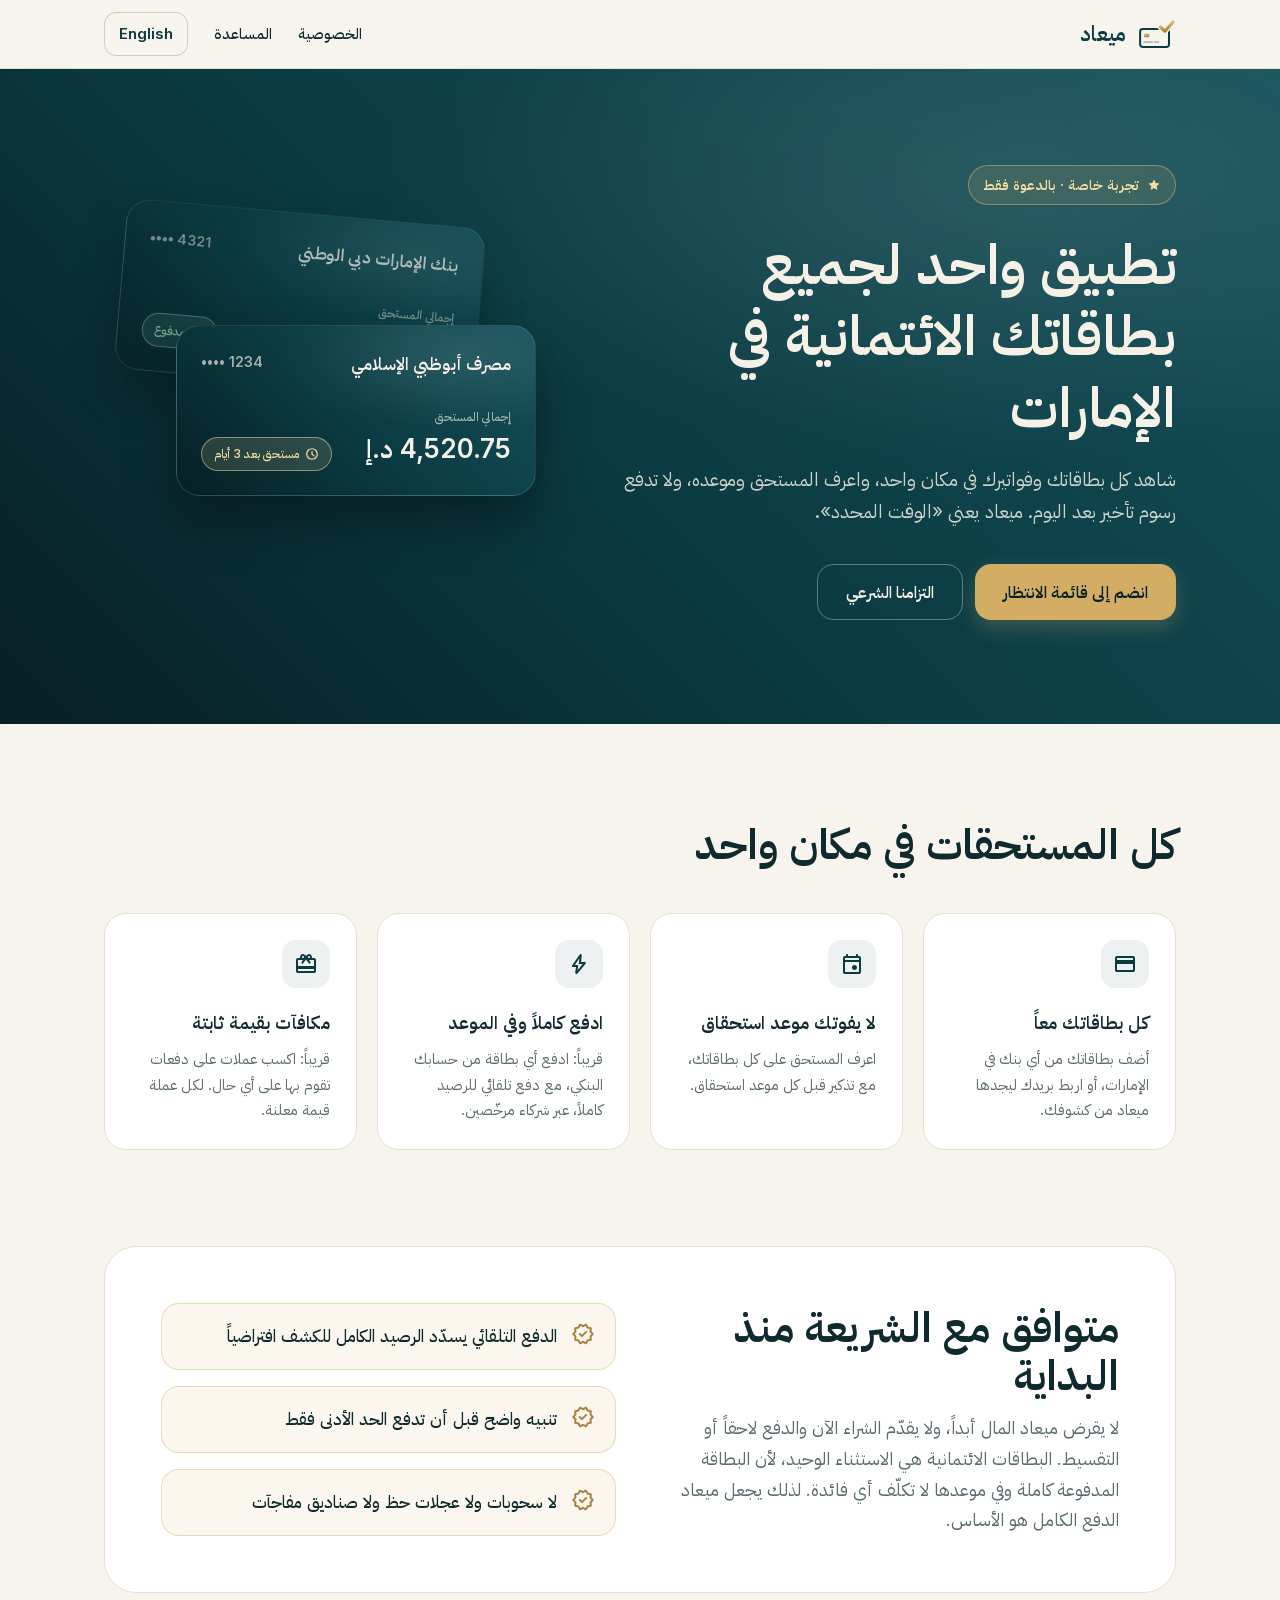
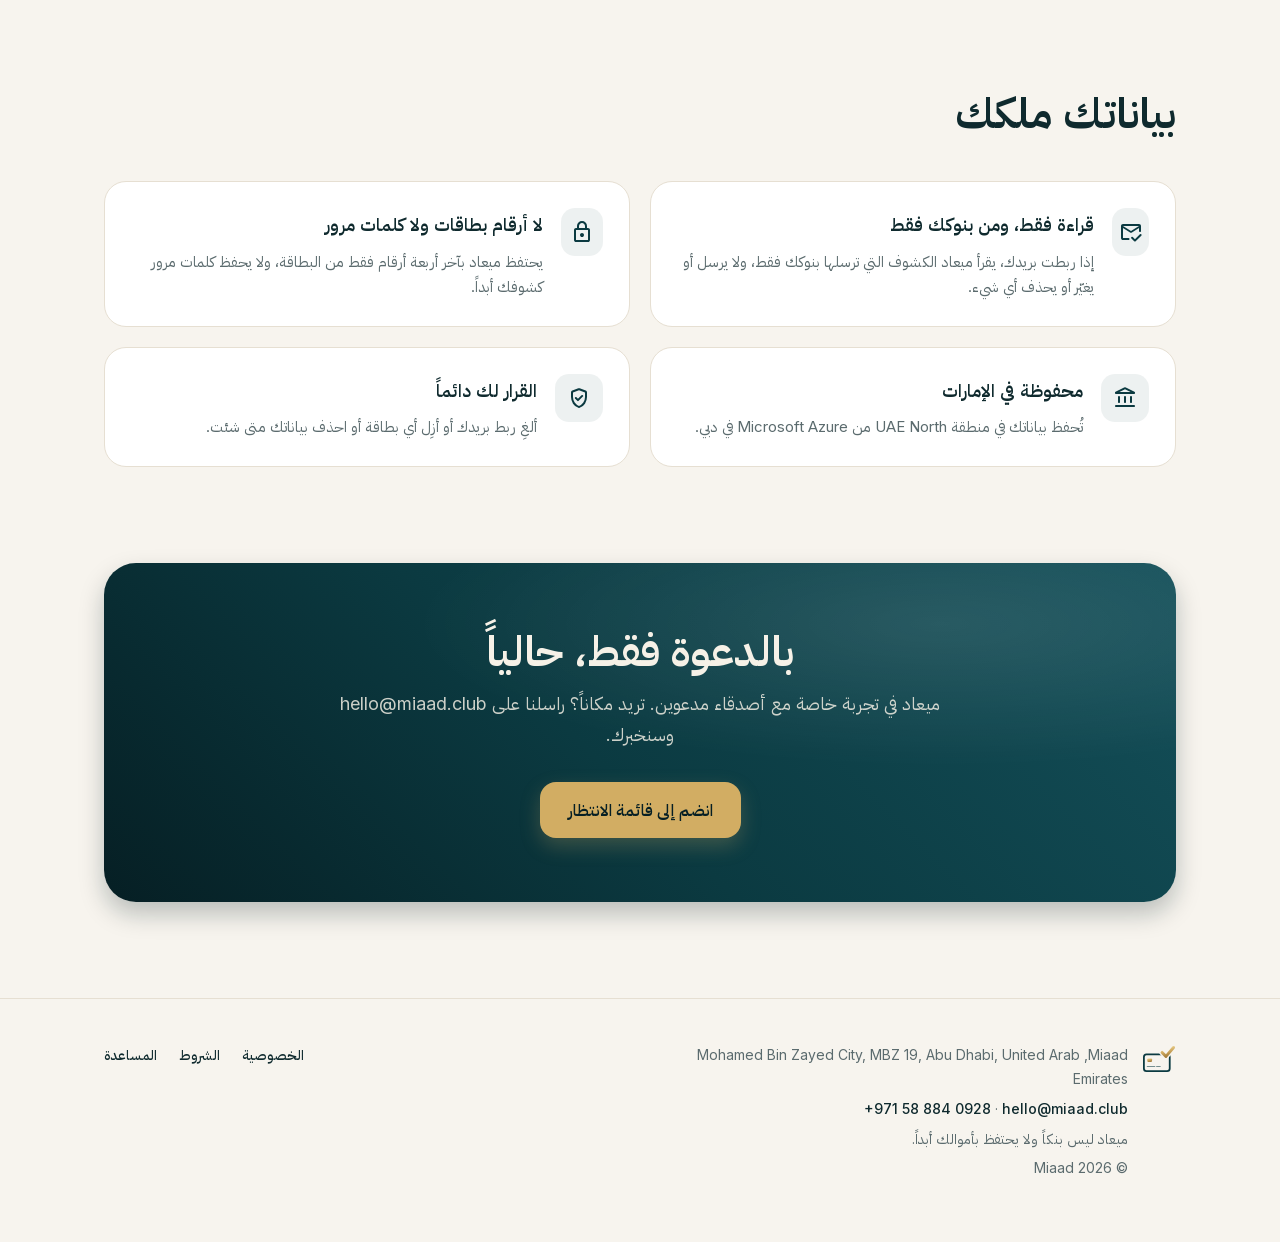
==== ar/index.html @ fc9cc671 "Publish www.miaad.club from javed-code/miaad@ae507bf" ====
<!doctype html>
<html lang="ar" dir="rtl">
<head>
<meta charset="utf-8">
<meta name="viewport" content="width=device-width, initial-scale=1">
<title>ميعاد · تطبيق واحد لجميع بطاقاتك الائتمانية في الإمارات</title>
<meta name="description" content="يعرض ميعاد جميع بطاقاتك الائتمانية وفواتيرك في الإمارات في مكان واحد، حتى لا يفوتك موعد استحقاق. متوافق مع الشريعة. بالدعوة فقط.">
<meta name="theme-color" content="#0b3a41">
<link rel="canonical" href="https://www.miaad.club/ar/">
<link rel="alternate" hreflang="en" href="https://www.miaad.club/">
<link rel="alternate" hreflang="ar" href="https://www.miaad.club/ar/">
<link rel="icon" type="image/png" href="/assets/img/favicon.png">
<link rel="apple-touch-icon" href="/assets/img/apple-touch-icon.png">
<link rel="preload" href="/assets/fonts/plex-arabic-400.woff2" as="font" type="font/woff2" crossorigin>
<link rel="stylesheet" href="/assets/site.css">
<meta property="og:title" content="ميعاد · تطبيق واحد لجميع بطاقاتك الائتمانية في الإمارات">
<meta property="og:description" content="يعرض ميعاد جميع بطاقاتك الائتمانية وفواتيرك في الإمارات في مكان واحد، حتى لا يفوتك موعد استحقاق. متوافق مع الشريعة. بالدعوة فقط.">
<meta property="og:image" content="https://www.miaad.club/assets/img/apple-touch-icon.png">
</head>
<body>
<header class="site-header"><div class="wrap bar">
<a class="logo" href="/ar/"><img src="/assets/img/mark-on-light.svg" alt="" width="38" height="31">ميعاد</a>
<nav class="site-nav" aria-label="الصفحات">
<a href="/ar/privacy.html">الخصوصية</a>
<a href="/ar/support.html">المساعدة</a>
<a class="lang" href="/" lang="en" hreflang="en">English</a>
</nav>
</div></header>
<main>
<section class="hero"><div class="wrap grid">
<div>
<span class="eyebrow"><svg width="14" height="14" fill="currentColor" viewBox="0 -960 960 960" aria-hidden="true"><path d="M480-269 314-169q-11 7-23 6t-21-8q-9-7-14-17.5t-2-23.5l44-189-147-127q-10-9-12.5-20.5T140-571q4-11 12-18t22-9l194-17 75-178q5-12 15.5-18t21.5-6q11 0 21.5 6t15.5 18l75 178 194 17q14 2 22 9t12 18q4 11 1.5 22.5T809-528L662-401l44 189q3 13-2 23.5T690-171q-9 7-21 8t-23-6L480-269Z"/></svg> تجربة خاصة · بالدعوة فقط</span>
<h1>تطبيق واحد لجميع بطاقاتك الائتمانية في الإمارات</h1>
<p class="lead">شاهد كل بطاقاتك وفواتيرك في مكان واحد، واعرف المستحق وموعده، ولا تدفع رسوم تأخير بعد اليوم. ميعاد يعني «الوقت المحدد».</p>
<div class="actions"><a class="btn gold" href="mailto:hello@miaad.club?subject=%D9%82%D8%A7%D8%A6%D9%85%D8%A9%20%D8%A7%D9%86%D8%AA%D8%B8%D8%A7%D8%B1%20%D9%85%D9%8A%D8%B9%D8%A7%D8%AF">انضم إلى قائمة الانتظار</a><a class="btn ghost" href="#halal">التزامنا الشرعي</a></div>
</div>
<div class="cards" aria-hidden="true">
<div class="cardface back"><div class="top"><span>بنك الإمارات دبي الوطني</span><span class="digits">•••• 4321</span></div>
<div class="bill"><div><div class="label">إجمالي المستحق</div><div class="amount">1,000.00 د.إ</div></div><span class="pill paid"><svg viewBox="0 -960 960 960" aria-hidden="true"><path d="m424-408-86-86q-11-11-28-11t-28 11q-11 11-11 28t11 28l114 114q12 12 28 12t28-12l226-226q11-11 11-28t-11-28q-11-11-28-11t-28 11L424-408Zm56 328q-83 0-156-31.5T197-197q-54-54-85.5-127T80-480q0-83 31.5-156T197-763q54-54 127-85.5T480-880q83 0 156 31.5T763-763q54 54 85.5 127T880-480q0 83-31.5 156T763-197q-54 54-127 85.5T480-80Zm0-80q134 0 227-93t93-227q0-134-93-227t-227-93q-134 0-227 93t-93 227q0 134 93 227t227 93Zm0-320Z"/></svg>مدفوع</span></div></div>
<div class="cardface front"><div class="top"><span>مصرف أبوظبي الإسلامي</span><span class="digits">•••• 1234</span></div>
<div class="bill"><div><div class="label">إجمالي المستحق</div><div class="amount">4,520.75 د.إ</div></div><span class="pill soon"><svg viewBox="0 -960 960 960" aria-hidden="true"><path d="M520-496v-144q0-17-11.5-28.5T480-680q-17 0-28.5 11.5T440-640v159q0 8 3 15.5t9 13.5l132 132q11 11 28 11t28-11q11-11 11-28t-11-28L520-496ZM480-80q-83 0-156-31.5T197-197q-54-54-85.5-127T80-480q0-83 31.5-156T197-763q54-54 127-85.5T480-880q83 0 156 31.5T763-763q54 54 85.5 127T880-480q0 83-31.5 156T763-197q-54 54-127 85.5T480-80Zm0-400Zm0 320q133 0 226.5-93.5T800-480q0-133-93.5-226.5T480-800q-133 0-226.5 93.5T160-480q0 133 93.5 226.5T480-160Z"/></svg>مستحق بعد 3 أيام</span></div></div>
</div>
</div></section>

<section class="section"><div class="wrap">
<h2>كل المستحقات في مكان واحد</h2>
<div class="grid-4"><div class="tile-card"><div class="icon-tile"><svg viewBox="0 -960 960 960" aria-hidden="true"><path d="M880-720v480q0 33-23.5 56.5T800-160H160q-33 0-56.5-23.5T80-240v-480q0-33 23.5-56.5T160-800h640q33 0 56.5 23.5T880-720Zm-720 80h640v-80H160v80Zm0 160v240h640v-240H160Zm0 240v-480 480Z"/></svg></div><h3>كل بطاقاتك معاً</h3><p>أضف بطاقاتك من أي بنك في الإمارات، أو اربط بريدك ليجدها ميعاد من كشوفك.</p></div><div class="tile-card"><div class="icon-tile"><svg viewBox="0 -960 960 960" aria-hidden="true"><path d="M509-269q-29-29-29-71t29-71q29-29 71-29t71 29q29 29 29 71t-29 71q-29 29-71 29t-71-29ZM200-80q-33 0-56.5-23.5T120-160v-560q0-33 23.5-56.5T200-800h40v-40q0-17 11.5-28.5T280-880q17 0 28.5 11.5T320-840v40h320v-40q0-17 11.5-28.5T680-880q17 0 28.5 11.5T720-840v40h40q33 0 56.5 23.5T840-720v560q0 33-23.5 56.5T760-80H200Zm0-80h560v-400H200v400Zm0-480h560v-80H200v80Zm0 0v-80 80Z"/></svg></div><h3>لا يفوتك موعد استحقاق</h3><p>اعرف المستحق على كل بطاقاتك، مع تذكير قبل كل موعد استحقاق.</p></div><div class="tile-card"><div class="icon-tile"><svg viewBox="0 -960 960 960" aria-hidden="true"><path d="m422-232 207-248H469l29-227-185 267h139l-30 208Zm-62-128H236q-24 0-35.5-21.5T203-423l299-430q10-14 26-19.5t33 .5q17 6 25 21t6 32l-32 259h155q26 0 36.5 23t-6.5 43L416-100q-11 13-27 17t-31-3q-15-7-23.5-21.5T328-139l32-221Zm111-110Z"/></svg></div><h3>ادفع كاملاً وفي الموعد</h3><p>قريباً: ادفع أي بطاقة من حسابك البنكي، مع دفع تلقائي للرصيد كاملاً، عبر شركاء مرخّصين.</p></div><div class="tile-card"><div class="icon-tile"><svg viewBox="0 -960 960 960" aria-hidden="true"><path d="M160-280v80h640v-80H160Zm0-440h88q-5-9-6.5-19t-1.5-21q0-50 35-85t85-35q30 0 55.5 15.5T460-826l20 26 20-26q18-24 44-39t56-15q50 0 85 35t35 85q0 11-1.5 21t-6.5 19h88q33 0 56.5 23.5T880-640v440q0 33-23.5 56.5T800-120H160q-33 0-56.5-23.5T80-200v-440q0-33 23.5-56.5T160-720Zm0 320h640v-240H596l60 82q10 14 8 29.5T648-503q-14 10-29.5 7.5T593-511L480-664 367-511q-10 13-25.5 15.5T312-503q-14-10-16.5-25.5T303-558l59-82H160v240Zm228.5-331.5Q400-743 400-760t-11.5-28.5Q377-800 360-800t-28.5 11.5Q320-777 320-760t11.5 28.5Q343-720 360-720t28.5-11.5ZM600-720q17 0 28.5-11.5T640-760q0-17-11.5-28.5T600-800q-17 0-28.5 11.5T560-760q0 17 11.5 28.5T600-720Z"/></svg></div><h3>مكافآت بقيمة ثابتة</h3><p>قريباً: اكسب عملات على دفعات تقوم بها على أي حال. لكل عملة قيمة معلنة.</p></div></div>
</div></section>

<section class="section" id="halal" style="padding-top:0"><div class="wrap"><div class="halal">
<div><h2>متوافق مع الشريعة منذ البداية</h2><p class="sub">لا يقرض ميعاد المال أبداً، ولا يقدّم الشراء الآن والدفع لاحقاً أو التقسيط. البطاقات الائتمانية هي الاستثناء الوحيد، لأن البطاقة المدفوعة كاملة وفي موعدها لا تكلّف أي فائدة. لذلك يجعل ميعاد الدفع الكامل هو الأساس.</p></div>
<ul><li><svg viewBox="0 -960 960 960" aria-hidden="true"><path d="m438-452-58-57q-11-11-27.5-11T324-508q-11 11-11 28t11 28l86 86q12 12 28 12t28-12l170-170q12-12 11.5-28T636-592q-12-12-28.5-12.5T579-593L438-452ZM326-90l-58-98-110-24q-15-3-24-15.5t-7-27.5l11-113-75-86q-10-11-10-26t10-26l75-86-11-113q-2-15 7-27.5t24-15.5l110-24 58-98q8-13 22-17.5t28 1.5l104 44 104-44q14-6 28-1.5t22 17.5l58 98 110 24q15 3 24 15.5t7 27.5l-11 113 75 86q10 11 10 26t-10 26l-75 86 11 113q2 15-7 27.5T802-212l-110 24-58 98q-8 13-22 17.5T584-74l-104-44-104 44q-14 6-28 1.5T326-90Zm52-72 102-44 104 44 56-96 110-26-10-112 74-84-74-86 10-112-110-24-58-96-102 44-104-44-56 96-110 24 10 112-74 86 74 84-10 114 110 24 58 96Zm102-318Z"/></svg><span>الدفع التلقائي يسدّد الرصيد الكامل للكشف افتراضياً</span></li><li><svg viewBox="0 -960 960 960" aria-hidden="true"><path d="m438-452-58-57q-11-11-27.5-11T324-508q-11 11-11 28t11 28l86 86q12 12 28 12t28-12l170-170q12-12 11.5-28T636-592q-12-12-28.5-12.5T579-593L438-452ZM326-90l-58-98-110-24q-15-3-24-15.5t-7-27.5l11-113-75-86q-10-11-10-26t10-26l75-86-11-113q-2-15 7-27.5t24-15.5l110-24 58-98q8-13 22-17.5t28 1.5l104 44 104-44q14-6 28-1.5t22 17.5l58 98 110 24q15 3 24 15.5t7 27.5l-11 113 75 86q10 11 10 26t-10 26l-75 86 11 113q2 15-7 27.5T802-212l-110 24-58 98q-8 13-22 17.5T584-74l-104-44-104 44q-14 6-28 1.5T326-90Zm52-72 102-44 104 44 56-96 110-26-10-112 74-84-74-86 10-112-110-24-58-96-102 44-104-44-56 96-110 24 10 112-74 86 74 84-10 114 110 24 58 96Zm102-318Z"/></svg><span>تنبيه واضح قبل أن تدفع الحد الأدنى فقط</span></li><li><svg viewBox="0 -960 960 960" aria-hidden="true"><path d="m438-452-58-57q-11-11-27.5-11T324-508q-11 11-11 28t11 28l86 86q12 12 28 12t28-12l170-170q12-12 11.5-28T636-592q-12-12-28.5-12.5T579-593L438-452ZM326-90l-58-98-110-24q-15-3-24-15.5t-7-27.5l11-113-75-86q-10-11-10-26t10-26l75-86-11-113q-2-15 7-27.5t24-15.5l110-24 58-98q8-13 22-17.5t28 1.5l104 44 104-44q14-6 28-1.5t22 17.5l58 98 110 24q15 3 24 15.5t7 27.5l-11 113 75 86q10 11 10 26t-10 26l-75 86 11 113q2 15-7 27.5T802-212l-110 24-58 98q-8 13-22 17.5T584-74l-104-44-104 44q-14 6-28 1.5T326-90Zm52-72 102-44 104 44 56-96 110-26-10-112 74-84-74-86 10-112-110-24-58-96-102 44-104-44-56 96-110 24 10 112-74 86 74 84-10 114 110 24 58 96Zm102-318Z"/></svg><span>لا سحوبات ولا عجلات حظ ولا صناديق مفاجآت</span></li></ul>
</div></div></section>

<section class="section" style="padding-top:0"><div class="wrap">
<h2>بياناتك ملكك</h2>
<div class="grid-2"><div class="tile-card row-card"><div class="icon-tile"><svg viewBox="0 -960 960 960" aria-hidden="true"><path d="m160-720 320 200 320-200H160Zm0 560q-33 0-56.5-23.5T80-240v-480q0-33 23.5-56.5T160-800h640q33 0 56.5 23.5T880-720v200q0 17-11.5 28.5T840-480q-17 0-28.5-11.5T800-520v-120L501-453q-3 2-21 6-5 0-10.5-1.5T459-453L160-640v400h220q17 0 28.5 11.5T420-200q0 17-11.5 28.5T380-160H160Zm320-240Zm0-120Zm0 75Zm158 253 198-198q11-11 28-11t28 11q11 11 11 28t-11 28L666-108q-12 12-28 12t-28-12L496-222q-11-11-11-28t11-28q11-11 28-11t28 11l86 86Z"/></svg></div><div><h3>قراءة فقط، ومن بنوكك فقط</h3><p>إذا ربطت بريدك، يقرأ ميعاد الكشوف التي ترسلها بنوكك فقط، ولا يرسل أو يغيّر أو يحذف أي شيء.</p></div></div><div class="tile-card row-card"><div class="icon-tile"><svg viewBox="0 -960 960 960" aria-hidden="true"><path d="M240-80q-33 0-56.5-23.5T160-160v-400q0-33 23.5-56.5T240-640h40v-80q0-83 58.5-141.5T480-920q83 0 141.5 58.5T680-720v80h40q33 0 56.5 23.5T800-560v400q0 33-23.5 56.5T720-80H240Zm0-80h480v-400H240v400Zm296.5-143.5Q560-327 560-360t-23.5-56.5Q513-440 480-440t-56.5 23.5Q400-393 400-360t23.5 56.5Q447-280 480-280t56.5-23.5ZM360-640h240v-80q0-50-35-85t-85-35q-50 0-85 35t-35 85v80ZM240-160v-400 400Z"/></svg></div><div><h3>لا أرقام بطاقات ولا كلمات مرور</h3><p>يحتفظ ميعاد بآخر أربعة أرقام فقط من البطاقة، ولا يحفظ كلمات مرور كشوفك أبداً.</p></div></div><div class="tile-card row-card"><div class="icon-tile"><svg viewBox="0 -960 960 960" aria-hidden="true"><path d="M200-320v-200q0-17 11.5-28.5T240-560q17 0 28.5 11.5T280-520v200q0 17-11.5 28.5T240-280q-17 0-28.5-11.5T200-320Zm240 0v-200q0-17 11.5-28.5T480-560q17 0 28.5 11.5T520-520v200q0 17-11.5 28.5T480-280q-17 0-28.5-11.5T440-320ZM120-120q-17 0-28.5-11.5T80-160q0-17 11.5-28.5T120-200h720q17 0 28.5 11.5T880-160q0 17-11.5 28.5T840-120H120Zm560-200v-200q0-17 11.5-28.5T720-560q17 0 28.5 11.5T760-520v200q0 17-11.5 28.5T720-280q-17 0-28.5-11.5T680-320Zm160-320H116q-15 0-25.5-10.5T80-676v-22q0-11 5.5-19t14.5-13l344-172q17-8 36-8t36 8l342 171q11 5 16.5 15t5.5 21v15q0 17-11.5 28.5T840-640Zm-582-80h444-444Zm0 0h444L480-830 258-720Z"/></svg></div><div><h3>محفوظة في الإمارات</h3><p>تُحفظ بياناتك في منطقة UAE North من Microsoft Azure في دبي.</p></div></div><div class="tile-card row-card"><div class="icon-tile"><svg viewBox="0 -960 960 960" aria-hidden="true"><path d="m438-452-56-56q-12-12-28-12t-28 12q-12 12-12 28.5t12 28.5l84 85q12 12 28 12t28-12l170-170q12-12 12-28.5T636-593q-12-12-28.5-12T579-593L438-452Zm29 367q-6-1-12-3-135-45-215-166.5T160-516v-189q0-25 14.5-45t37.5-29l240-90q14-5 28-5t28 5l240 90q23 9 37.5 29t14.5 45v189q0 140-80 261.5T505-88q-6 2-12 3t-13 1q-7 0-13-1Zm13-79q104-33 172-132t68-220v-189l-240-90-240 90v189q0 121 68 220t172 132Zm0-316Z"/></svg></div><div><h3>القرار لك دائماً</h3><p>ألغِ ربط بريدك أو أزِل أي بطاقة أو احذف بياناتك متى شئت.</p></div></div></div>
</div></section>

<section class="section" style="padding-top:0"><div class="wrap"><div class="cta">
<h2>بالدعوة فقط، حالياً</h2>
<p>ميعاد في تجربة خاصة مع أصدقاء مدعوين. تريد مكاناً؟ راسلنا على hello@miaad.club وسنخبرك.</p>
<a class="btn gold" href="mailto:hello@miaad.club?subject=%D9%82%D8%A7%D8%A6%D9%85%D8%A9%20%D8%A7%D9%86%D8%AA%D8%B8%D8%A7%D8%B1%20%D9%85%D9%8A%D8%B9%D8%A7%D8%AF">انضم إلى قائمة الانتظار</a>
</div></div></section>
</main>
<footer class="site-footer"><div class="wrap cols">
<div class="brand"><img src="/assets/img/mark-on-light.svg" alt="" width="34" height="28"><div>

<p>Miaad, <span class="ltr">Mohamed Bin Zayed City, MBZ 19, Abu Dhabi, United Arab Emirates</span></p>
<p><a href="mailto:hello@miaad.club">hello@miaad.club</a> · <a class="ltr" href="tel:+971588840928">+971 58 884 0928</a></p>
<p>ميعاد ليس بنكاً ولا يحتفظ بأموالك أبداً.</p>
<p>© 2026 Miaad</p>
</div></div>
<nav class="links" aria-label="روابط">
<a href="/ar/privacy.html">الخصوصية</a>
<a href="/ar/terms.html">الشروط</a>
<a href="/ar/support.html">المساعدة</a>
</nav>
</div></footer>
</body>
</html>
---- assets/site.css ----
/* www.miaad.club. The app's palette (mobile/lib/theme.dart) and the design file's type (design/figma). Logical
   properties throughout, so the Arabic pages mirror by themselves. */

@font-face {
  font-family: 'Inter';
  font-style: normal;
  font-weight: 400 700;
  font-display: swap;
  src: url('/assets/fonts/inter-latin.woff2') format('woff2');
  unicode-range: U+0000-00FF, U+0131, U+0152-0153, U+02BB-02BC, U+02C6, U+02DA, U+02DC, U+0304, U+0308, U+0329, U+2000-206F, U+20AC, U+2122, U+2191, U+2193, U+2212, U+2215, U+FEFF, U+FFFD;
}
@font-face { font-family: 'IBM Plex Sans Arabic'; font-weight: 400; font-display: swap; src: url('/assets/fonts/plex-arabic-400.woff2') format('woff2'); unicode-range: U+0600-06FF, U+0750-077F, U+0870-0891, U+0897-08E1, U+08E3-08FF, U+200C-200E, U+2010-2011, U+204F, U+2E41, U+FB50-FDFF, U+FE70-FE74, U+FE76-FEFC; }
@font-face { font-family: 'IBM Plex Sans Arabic'; font-weight: 500; font-display: swap; src: url('/assets/fonts/plex-arabic-500.woff2') format('woff2'); unicode-range: U+0600-06FF, U+0750-077F, U+0870-0891, U+0897-08E1, U+08E3-08FF, U+200C-200E, U+2010-2011, U+204F, U+2E41, U+FB50-FDFF, U+FE70-FE74, U+FE76-FEFC; }
@font-face { font-family: 'IBM Plex Sans Arabic'; font-weight: 600; font-display: swap; src: url('/assets/fonts/plex-arabic-600.woff2') format('woff2'); unicode-range: U+0600-06FF, U+0750-077F, U+0870-0891, U+0897-08E1, U+08E3-08FF, U+200C-200E, U+2010-2011, U+204F, U+2E41, U+FB50-FDFF, U+FE70-FE74, U+FE76-FEFC; }
@font-face { font-family: 'IBM Plex Sans Arabic'; font-weight: 700; font-display: swap; src: url('/assets/fonts/plex-arabic-700.woff2') format('woff2'); unicode-range: U+0600-06FF, U+0750-077F, U+0870-0891, U+0897-08E1, U+08E3-08FF, U+200C-200E, U+2010-2011, U+204F, U+2E41, U+FB50-FDFF, U+FE70-FE74, U+FE76-FEFC; }

:root {
  --teal-dark: #061f24;
  --teal-deep: #0b3a41;
  --teal-mid: #14505a;
  --gold: #d2ad63;
  --gold-light: #f3dda2;
  --gold-dark: #a9823f;
  --ivory: #f6f1e7;
  --canvas: #f7f4ee;
  --outline: #e6dfd2;
  --ink: #0f2a2e;
  --muted: #5b6b6e;
  --brand: radial-gradient(ellipse 70% 60% at 22% 18%, rgba(255, 255, 255, 0.1), rgba(255, 255, 255, 0) 70%),
    linear-gradient(135deg, var(--teal-mid) 0%, var(--teal-deep) 55%, var(--teal-dark) 100%);
  --shadow: 0 12px 24px rgba(6, 31, 36, 0.25);
}
[dir='rtl'] {
  --brand: radial-gradient(ellipse 70% 60% at 78% 18%, rgba(255, 255, 255, 0.1), rgba(255, 255, 255, 0) 70%),
    linear-gradient(225deg, var(--teal-mid) 0%, var(--teal-deep) 55%, var(--teal-dark) 100%);
}

*, *::before, *::after { box-sizing: border-box; }
html { -webkit-text-size-adjust: 100%; scroll-behavior: smooth; }
body {
  margin: 0;
  font-family: 'Inter', system-ui, -apple-system, 'Segoe UI', sans-serif;
  font-size: 16px;
  line-height: 1.55;
  color: var(--ink);
  background: var(--canvas);
  -webkit-font-smoothing: antialiased;
  text-rendering: optimizeLegibility;
}
[lang='ar'] body { font-family: 'IBM Plex Sans Arabic', 'Inter', system-ui, -apple-system, sans-serif; line-height: 1.7; }
[lang='ar'] * { letter-spacing: 0 !important; }
a { color: var(--teal-deep); }
img { display: block; }
.wrap { max-width: 1120px; margin-inline: auto; padding-inline: 24px; }
.placeholder { background: #fde7e4; color: #ba1a1a; padding: 0 4px; border-radius: 4px; }

/* header */
.site-header { position: sticky; top: 0; z-index: 10; background: rgba(247, 244, 238, 0.86); backdrop-filter: saturate(1.4) blur(14px); -webkit-backdrop-filter: saturate(1.4) blur(14px); border-bottom: 1px solid var(--outline); }
.site-header .bar { display: flex; align-items: center; justify-content: space-between; height: 68px; }
.logo { display: inline-flex; align-items: center; gap: 12px; text-decoration: none; color: var(--teal-deep); font-weight: 600; font-size: 21px; letter-spacing: -0.01em; }
.logo img { width: 38px; height: auto; }
.site-nav { display: flex; align-items: center; gap: 26px; }
.site-nav a { color: var(--ink); text-decoration: none; font-weight: 500; font-size: 15px; }
.site-nav a:hover { color: var(--teal-deep); }
.site-nav .lang { color: var(--teal-deep); font-weight: 600; padding: 8px 14px; border-radius: 12px; border: 1px solid rgba(11, 58, 65, 0.2); }

/* hero */
.hero { background: var(--brand); color: var(--ivory); }
.hero .grid { display: grid; grid-template-columns: 1.15fr 0.85fr; gap: 56px; align-items: center; padding-block: 96px 104px; }
.eyebrow { display: inline-flex; align-items: center; gap: 8px; padding: 7px 14px; border-radius: 999px; border: 1px solid rgba(210, 173, 99, 0.55); background: rgba(210, 173, 99, 0.14); color: var(--gold-light); font-weight: 600; font-size: 14px; }
.hero h1 { font-size: clamp(40px, 5.4vw, 64px); line-height: 1.06; letter-spacing: -0.025em; margin: 24px 0 20px; font-weight: 600; }
[lang='ar'] .hero h1 { line-height: 1.28; font-size: clamp(36px, 4.8vw, 56px); }
.lead { font-size: 19px; color: rgba(246, 241, 231, 0.82); max-width: 580px; margin: 0; }
.actions { display: flex; gap: 12px; flex-wrap: wrap; margin-top: 36px; }
.btn { display: inline-flex; align-items: center; justify-content: center; gap: 10px; height: 56px; padding-inline: 28px; border-radius: 16px; font-weight: 600; font-size: 16px; text-decoration: none; transition: transform 0.15s ease, box-shadow 0.15s ease; }
.btn:hover { transform: translateY(-1px); }
.btn.gold { background: var(--gold); color: var(--teal-dark); box-shadow: 0 8px 20px rgba(210, 173, 99, 0.25); }
.btn.ghost { border: 1px solid rgba(246, 241, 231, 0.35); color: var(--ivory); }
.btn.primary { background: var(--teal-deep); color: var(--ivory); }

/* the card visual in the hero */
.cards { position: relative; height: 360px; }
.cardface { position: absolute; width: min(360px, 100%); border-radius: 24px; padding: 24px; background: var(--brand); border: 1px solid rgba(246, 241, 231, 0.14); box-shadow: 0 24px 48px rgba(0, 0, 0, 0.35); color: var(--ivory); }
.cardface.back { inset-inline-start: 56px; top: 0; opacity: 0.7; transform: rotate(-5deg); }
[dir='rtl'] .cardface.back { transform: rotate(5deg); }
.cardface.front { inset-inline-start: 0; top: 112px; }
.cardface .top { display: flex; justify-content: space-between; gap: 12px; font-weight: 600; font-size: 17px; }
.cardface .digits { direction: ltr; color: rgba(246, 241, 231, 0.65); letter-spacing: 0.12em; font-size: 14px; }
.cardface .bill { display: flex; flex-wrap: wrap; justify-content: space-between; align-items: flex-end; gap: 12px; margin-top: 28px; }
.cardface .label { font-size: 12px; color: rgba(246, 241, 231, 0.65); font-weight: 500; }
.cardface .amount { font-size: 26px; font-weight: 600; letter-spacing: -0.01em; white-space: nowrap; }
.pill { display: inline-flex; align-items: center; gap: 6px; padding: 6px 12px; border-radius: 999px; font-size: 12px; font-weight: 500; white-space: nowrap; }
.pill.soon { color: var(--gold-light); background: rgba(243, 221, 162, 0.14); border: 1px solid rgba(243, 221, 162, 0.5); }
.pill.paid { color: #9edcbc; background: rgba(158, 220, 188, 0.14); border: 1px solid rgba(158, 220, 188, 0.5); }
.pill svg { width: 14px; height: 14px; fill: currentColor; }

/* sections */
.section { padding-block: 96px; }
.section h2 { font-size: clamp(30px, 3.6vw, 42px); line-height: 1.15; letter-spacing: -0.02em; margin: 0 0 14px; font-weight: 600; }
.section .sub { color: var(--muted); font-size: 18px; max-width: 660px; margin: 0; }
.grid-4 { display: grid; grid-template-columns: repeat(4, 1fr); gap: 20px; margin-top: 44px; }
.grid-2 { display: grid; grid-template-columns: repeat(2, 1fr); gap: 20px; margin-top: 44px; }
.tile-card { background: #fff; border: 1px solid var(--outline); border-radius: 22px; padding: 26px; }
.tile-card h3 { font-size: 18px; margin: 20px 0 8px; font-weight: 600; letter-spacing: -0.01em; }
.tile-card p { color: var(--muted); margin: 0; font-size: 15px; }
.icon-tile { width: 48px; height: 48px; border-radius: 14px; background: rgba(11, 58, 65, 0.07); display: flex; align-items: center; justify-content: center; }
.icon-tile svg { width: 24px; height: 24px; fill: var(--teal-deep); }
.icon-tile.gold { background: rgba(210, 173, 99, 0.16); }
.icon-tile.gold svg { fill: var(--gold-dark); }
.row-card { display: flex; gap: 18px; align-items: flex-start; }
.row-card h3 { margin-top: 2px; }

.halal { background: #fff; border: 1px solid var(--outline); border-radius: 32px; padding: 56px; display: grid; grid-template-columns: 1fr 1fr; gap: 48px; align-items: center; }
.halal ul { list-style: none; margin: 0; padding: 0; display: grid; gap: 16px; }
.halal li { display: flex; gap: 14px; align-items: flex-start; font-size: 17px; font-weight: 500; padding: 18px 20px; border-radius: 18px; background: rgba(210, 173, 99, 0.1); border: 1px solid rgba(210, 173, 99, 0.4); }
.halal li svg { flex: none; width: 24px; height: 24px; fill: var(--gold-dark); }

.cta { background: var(--brand); color: var(--ivory); border-radius: 32px; padding: 64px 40px; text-align: center; box-shadow: var(--shadow); }
.cta h2 { color: var(--ivory); }
.cta p { color: rgba(246, 241, 231, 0.82); font-size: 18px; max-width: 620px; margin: 0 auto 32px; }

/* documents: privacy, terms, help */
.doc { max-width: 780px; margin-inline: auto; padding: 72px 24px 104px; }
.doc h1 { font-size: clamp(34px, 4vw, 46px); letter-spacing: -0.02em; line-height: 1.15; margin: 0 0 8px; font-weight: 600; }
.doc .updated { color: var(--muted); font-size: 14px; margin: 0 0 32px; }
.doc h2 { font-size: 22px; margin: 44px 0 12px; letter-spacing: -0.01em; font-weight: 600; }
.doc h3 { font-size: 16px; margin: 24px 0 6px; font-weight: 600; }
.doc p, .doc li { font-size: 16.5px; }
.doc ul { padding-inline-start: 22px; }
.doc li { margin-bottom: 8px; }
.doc table { width: 100%; border-collapse: separate; border-spacing: 0; background: #fff; border: 1px solid var(--outline); border-radius: 16px; overflow: hidden; font-size: 15px; margin-top: 8px; }
.doc th, .doc td { padding: 12px 16px; text-align: start; vertical-align: top; border-bottom: 1px solid var(--outline); }
.doc tr:last-child td { border-bottom: 0; }
.doc th { background: var(--canvas); font-weight: 600; }
.doc .contact-card { margin-top: 32px; padding: 24px; border-radius: 20px; background: #fff; border: 1px solid var(--outline); }

/* footer */
.site-footer { border-top: 1px solid var(--outline); padding-block: 44px 56px; color: var(--muted); font-size: 14px; }
.site-footer .cols { display: flex; justify-content: space-between; gap: 32px; flex-wrap: wrap; }
.site-footer .brand { display: flex; gap: 14px; align-items: flex-start; max-width: 520px; }
.site-footer .brand img { width: 34px; height: auto; margin-top: 2px; }
.site-footer p { margin: 0 0 6px; }
.site-footer .links { display: flex; gap: 22px; flex-wrap: wrap; align-items: flex-start; }
.site-footer a { color: var(--ink); text-decoration: none; font-weight: 500; }
.site-footer a:hover { color: var(--teal-deep); }
.ltr { direction: ltr; unicode-bidi: isolate; }

@media (max-width: 960px) {
  .hero .grid { grid-template-columns: 1fr; padding-block: 64px 72px; }
  .cards { height: 300px; max-width: 420px; }
  .grid-4 { grid-template-columns: repeat(2, 1fr); }
  .halal { grid-template-columns: 1fr; padding: 32px; gap: 28px; }
}
@media (max-width: 620px) {
  .site-nav a:not(.lang) { display: none; }
  .grid-4, .grid-2 { grid-template-columns: 1fr; }
  .section { padding-block: 64px; }
  .cta { padding: 44px 24px; border-radius: 24px; }
  .cardface { width: 300px; }
  .cardface.back { inset-inline-start: 40px; }
  .cardface.front { top: 96px; }
  .actions .btn { flex: 1 1 100%; }
}
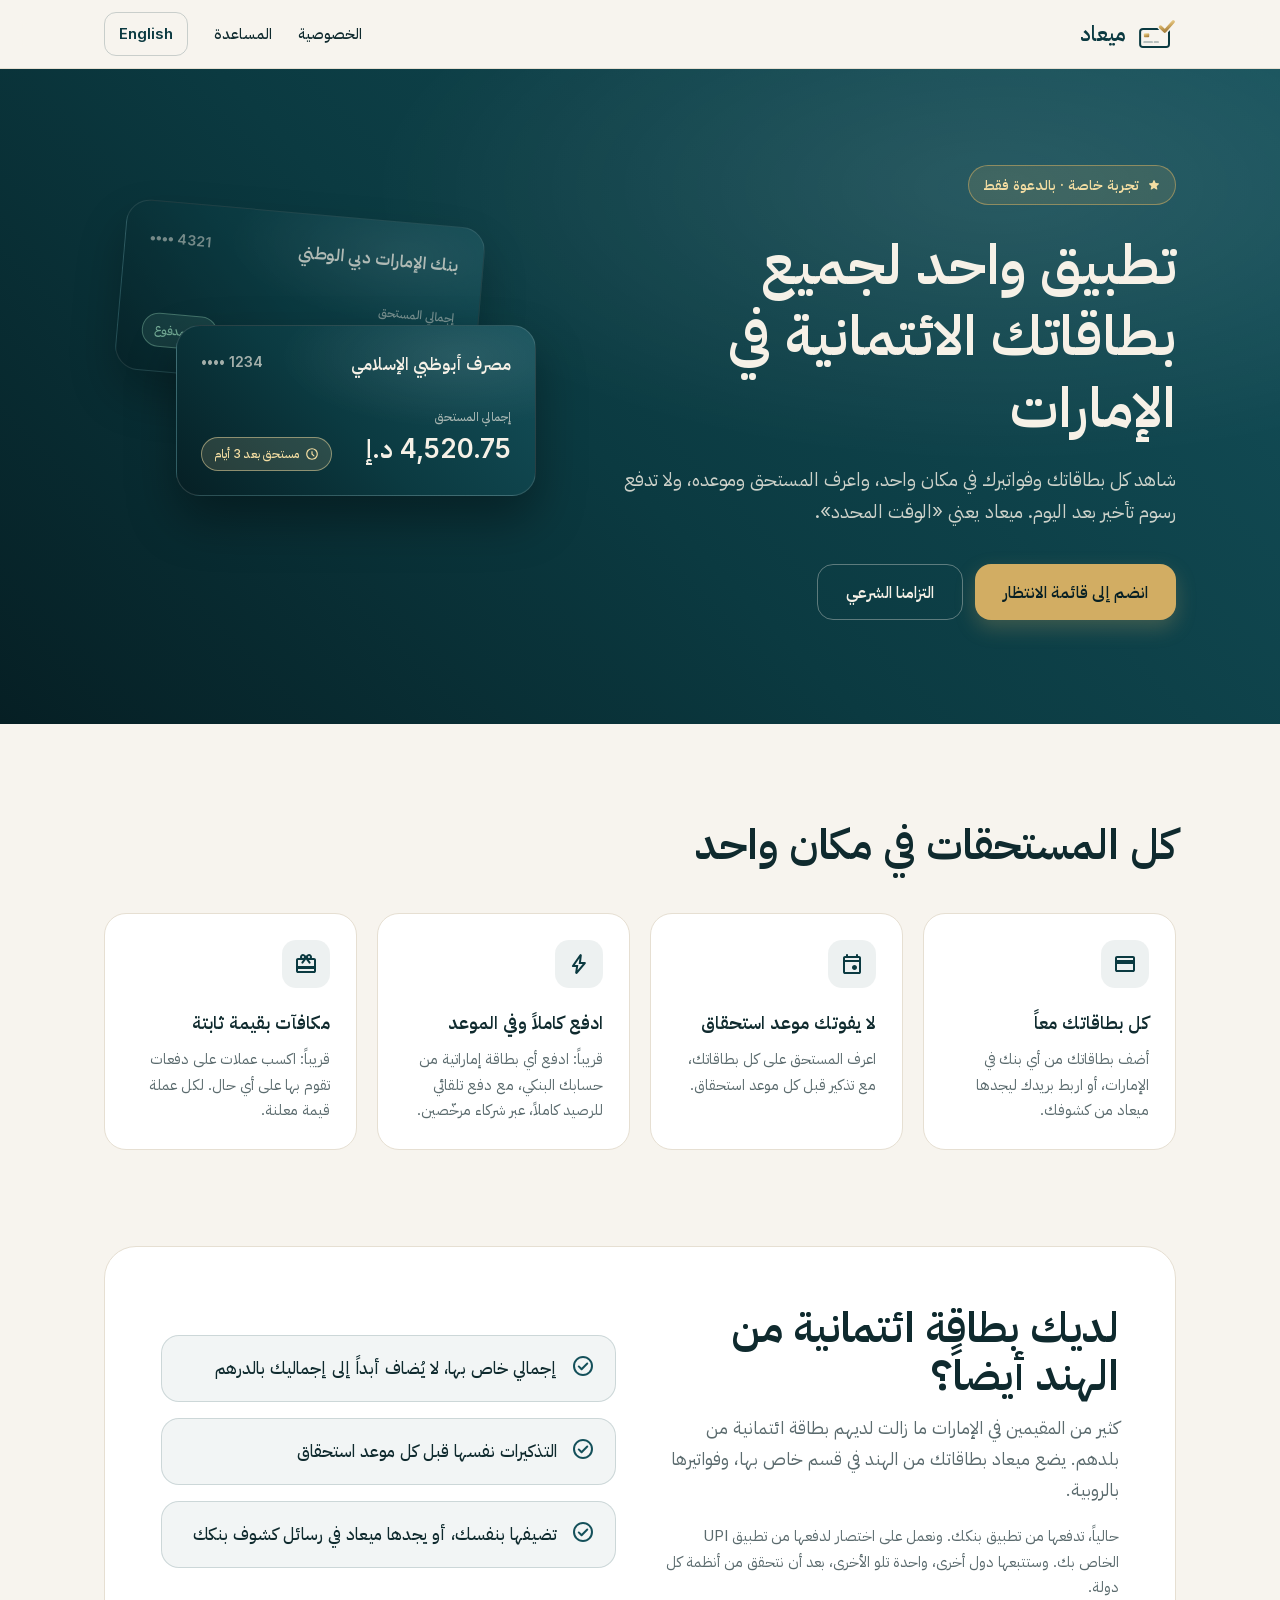
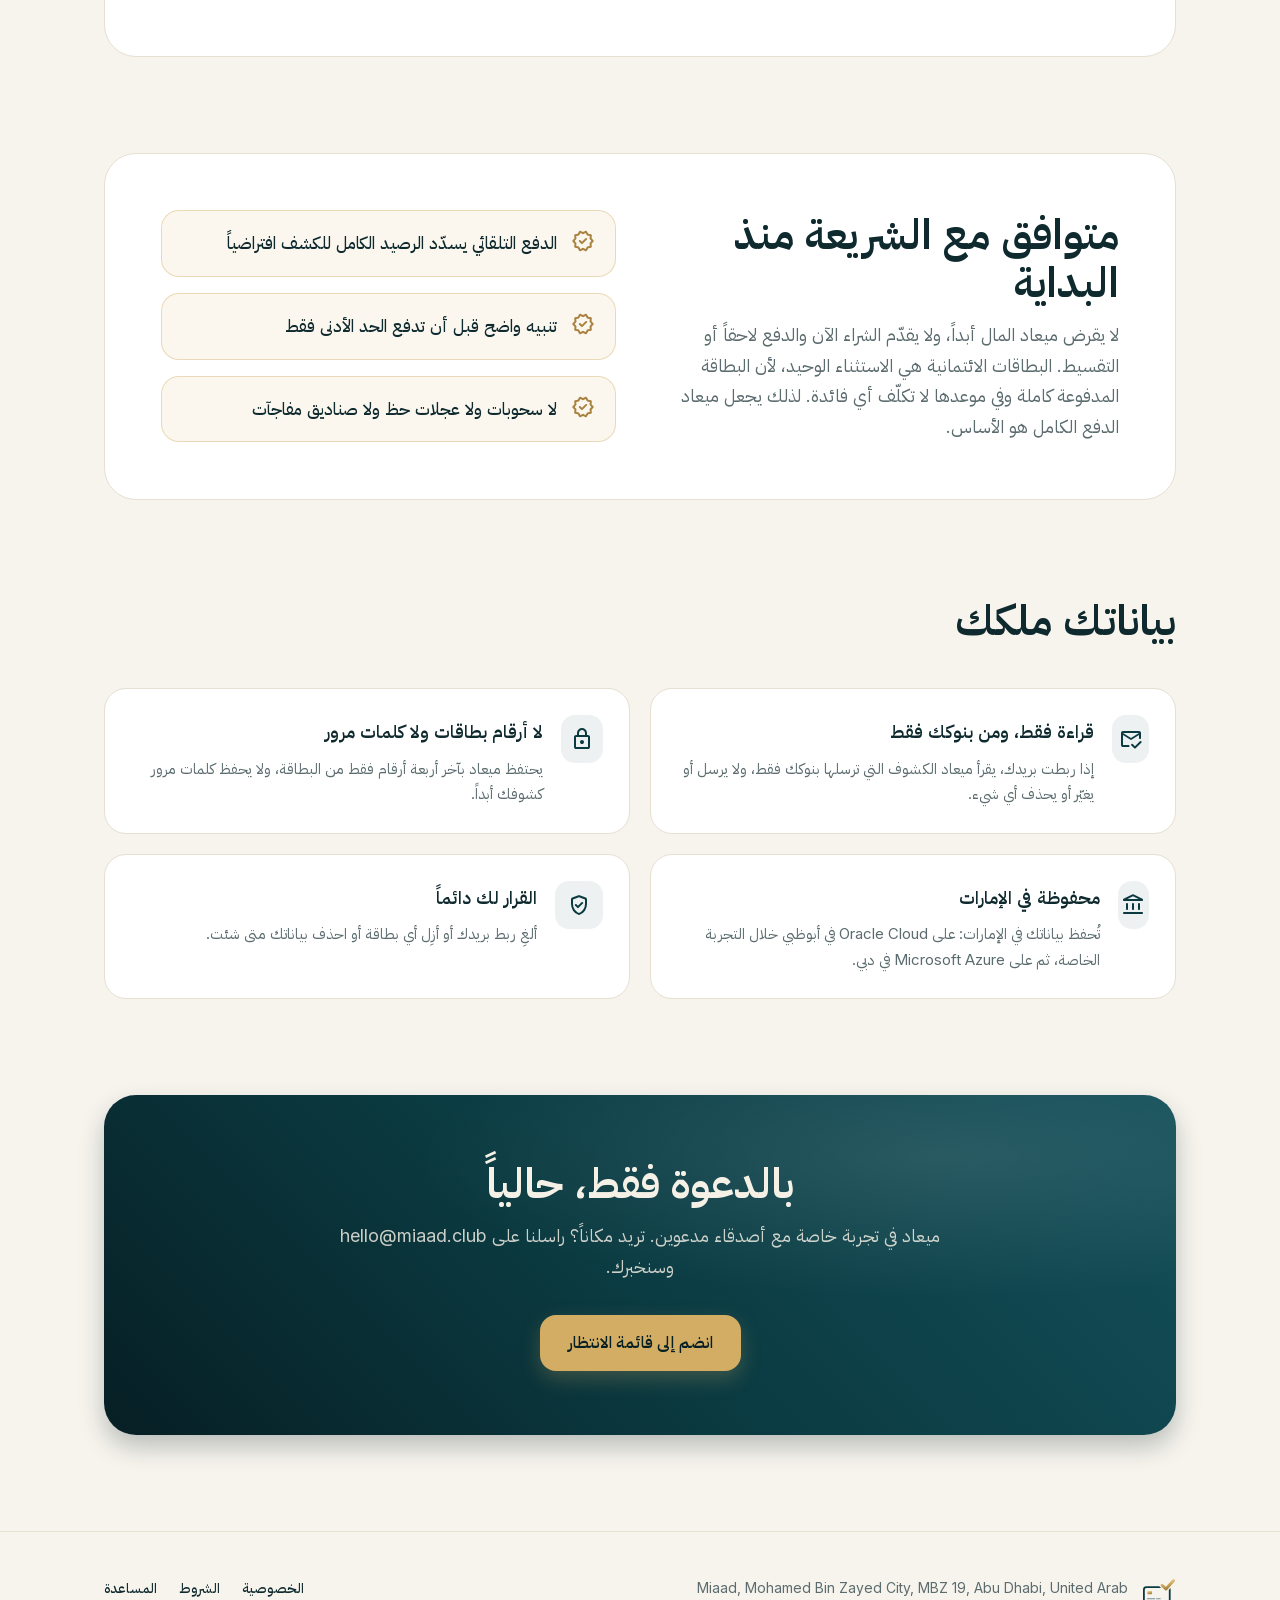
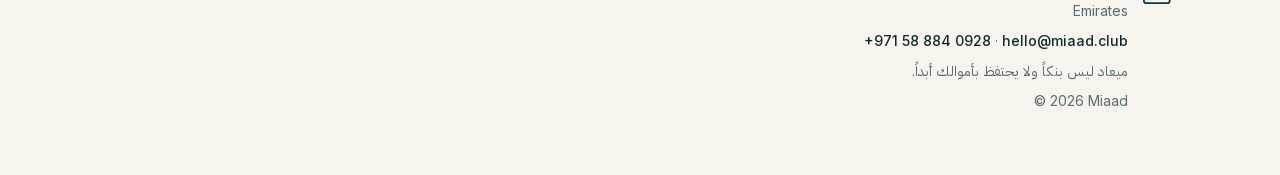
==== commit e5b6ec6d: "Publish www.miaad.club from javed-code/miaad@858d1ce" ====
--- a/ar/index.html
+++ b/ar/index.html
@@ -44,8 +44,13 @@
 
 <section class="section"><div class="wrap">
 <h2>كل المستحقات في مكان واحد</h2>
-<div class="grid-4"><div class="tile-card"><div class="icon-tile"><svg viewBox="0 -960 960 960" aria-hidden="true"><path d="M880-720v480q0 33-23.5 56.5T800-160H160q-33 0-56.5-23.5T80-240v-480q0-33 23.5-56.5T160-800h640q33 0 56.5 23.5T880-720Zm-720 80h640v-80H160v80Zm0 160v240h640v-240H160Zm0 240v-480 480Z"/></svg></div><h3>كل بطاقاتك معاً</h3><p>أضف بطاقاتك من أي بنك في الإمارات، أو اربط بريدك ليجدها ميعاد من كشوفك.</p></div><div class="tile-card"><div class="icon-tile"><svg viewBox="0 -960 960 960" aria-hidden="true"><path d="M509-269q-29-29-29-71t29-71q29-29 71-29t71 29q29 29 29 71t-29 71q-29 29-71 29t-71-29ZM200-80q-33 0-56.5-23.5T120-160v-560q0-33 23.5-56.5T200-800h40v-40q0-17 11.5-28.5T280-880q17 0 28.5 11.5T320-840v40h320v-40q0-17 11.5-28.5T680-880q17 0 28.5 11.5T720-840v40h40q33 0 56.5 23.5T840-720v560q0 33-23.5 56.5T760-80H200Zm0-80h560v-400H200v400Zm0-480h560v-80H200v80Zm0 0v-80 80Z"/></svg></div><h3>لا يفوتك موعد استحقاق</h3><p>اعرف المستحق على كل بطاقاتك، مع تذكير قبل كل موعد استحقاق.</p></div><div class="tile-card"><div class="icon-tile"><svg viewBox="0 -960 960 960" aria-hidden="true"><path d="m422-232 207-248H469l29-227-185 267h139l-30 208Zm-62-128H236q-24 0-35.5-21.5T203-423l299-430q10-14 26-19.5t33 .5q17 6 25 21t6 32l-32 259h155q26 0 36.5 23t-6.5 43L416-100q-11 13-27 17t-31-3q-15-7-23.5-21.5T328-139l32-221Zm111-110Z"/></svg></div><h3>ادفع كاملاً وفي الموعد</h3><p>قريباً: ادفع أي بطاقة من حسابك البنكي، مع دفع تلقائي للرصيد كاملاً، عبر شركاء مرخّصين.</p></div><div class="tile-card"><div class="icon-tile"><svg viewBox="0 -960 960 960" aria-hidden="true"><path d="M160-280v80h640v-80H160Zm0-440h88q-5-9-6.5-19t-1.5-21q0-50 35-85t85-35q30 0 55.5 15.5T460-826l20 26 20-26q18-24 44-39t56-15q50 0 85 35t35 85q0 11-1.5 21t-6.5 19h88q33 0 56.5 23.5T880-640v440q0 33-23.5 56.5T800-120H160q-33 0-56.5-23.5T80-200v-440q0-33 23.5-56.5T160-720Zm0 320h640v-240H596l60 82q10 14 8 29.5T648-503q-14 10-29.5 7.5T593-511L480-664 367-511q-10 13-25.5 15.5T312-503q-14-10-16.5-25.5T303-558l59-82H160v240Zm228.5-331.5Q400-743 400-760t-11.5-28.5Q377-800 360-800t-28.5 11.5Q320-777 320-760t11.5 28.5Q343-720 360-720t28.5-11.5ZM600-720q17 0 28.5-11.5T640-760q0-17-11.5-28.5T600-800q-17 0-28.5 11.5T560-760q0 17 11.5 28.5T600-720Z"/></svg></div><h3>مكافآت بقيمة ثابتة</h3><p>قريباً: اكسب عملات على دفعات تقوم بها على أي حال. لكل عملة قيمة معلنة.</p></div></div>
+<div class="grid-4"><div class="tile-card"><div class="icon-tile"><svg viewBox="0 -960 960 960" aria-hidden="true"><path d="M880-720v480q0 33-23.5 56.5T800-160H160q-33 0-56.5-23.5T80-240v-480q0-33 23.5-56.5T160-800h640q33 0 56.5 23.5T880-720Zm-720 80h640v-80H160v80Zm0 160v240h640v-240H160Zm0 240v-480 480Z"/></svg></div><h3>كل بطاقاتك معاً</h3><p>أضف بطاقاتك من أي بنك في الإمارات، أو اربط بريدك ليجدها ميعاد من كشوفك.</p></div><div class="tile-card"><div class="icon-tile"><svg viewBox="0 -960 960 960" aria-hidden="true"><path d="M509-269q-29-29-29-71t29-71q29-29 71-29t71 29q29 29 29 71t-29 71q-29 29-71 29t-71-29ZM200-80q-33 0-56.5-23.5T120-160v-560q0-33 23.5-56.5T200-800h40v-40q0-17 11.5-28.5T280-880q17 0 28.5 11.5T320-840v40h320v-40q0-17 11.5-28.5T680-880q17 0 28.5 11.5T720-840v40h40q33 0 56.5 23.5T840-720v560q0 33-23.5 56.5T760-80H200Zm0-80h560v-400H200v400Zm0-480h560v-80H200v80Zm0 0v-80 80Z"/></svg></div><h3>لا يفوتك موعد استحقاق</h3><p>اعرف المستحق على كل بطاقاتك، مع تذكير قبل كل موعد استحقاق.</p></div><div class="tile-card"><div class="icon-tile"><svg viewBox="0 -960 960 960" aria-hidden="true"><path d="m422-232 207-248H469l29-227-185 267h139l-30 208Zm-62-128H236q-24 0-35.5-21.5T203-423l299-430q10-14 26-19.5t33 .5q17 6 25 21t6 32l-32 259h155q26 0 36.5 23t-6.5 43L416-100q-11 13-27 17t-31-3q-15-7-23.5-21.5T328-139l32-221Zm111-110Z"/></svg></div><h3>ادفع كاملاً وفي الموعد</h3><p>قريباً: ادفع أي بطاقة إماراتية من حسابك البنكي، مع دفع تلقائي للرصيد كاملاً، عبر شركاء مرخّصين.</p></div><div class="tile-card"><div class="icon-tile"><svg viewBox="0 -960 960 960" aria-hidden="true"><path d="M160-280v80h640v-80H160Zm0-440h88q-5-9-6.5-19t-1.5-21q0-50 35-85t85-35q30 0 55.5 15.5T460-826l20 26 20-26q18-24 44-39t56-15q50 0 85 35t35 85q0 11-1.5 21t-6.5 19h88q33 0 56.5 23.5T880-640v440q0 33-23.5 56.5T800-120H160q-33 0-56.5-23.5T80-200v-440q0-33 23.5-56.5T160-720Zm0 320h640v-240H596l60 82q10 14 8 29.5T648-503q-14 10-29.5 7.5T593-511L480-664 367-511q-10 13-25.5 15.5T312-503q-14-10-16.5-25.5T303-558l59-82H160v240Zm228.5-331.5Q400-743 400-760t-11.5-28.5Q377-800 360-800t-28.5 11.5Q320-777 320-760t11.5 28.5Q343-720 360-720t28.5-11.5ZM600-720q17 0 28.5-11.5T640-760q0-17-11.5-28.5T600-800q-17 0-28.5 11.5T560-760q0 17 11.5 28.5T600-720Z"/></svg></div><h3>مكافآت بقيمة ثابتة</h3><p>قريباً: اكسب عملات على دفعات تقوم بها على أي حال. لكل عملة قيمة معلنة.</p></div></div>
 </div></section>
+
+<section class="section" style="padding-top:0"><div class="wrap"><div class="abroad">
+<div><h2>لديك بطاقة ائتمانية من الهند أيضاً؟</h2><p class="sub">كثير من المقيمين في الإمارات ما زالت لديهم بطاقة ائتمانية من بلدهم. يضع ميعاد بطاقاتك من الهند في قسم خاص بها، وفواتيرها بالروبية.</p><p class="note">حالياً، تدفعها من تطبيق بنكك. ونعمل على اختصار لدفعها من تطبيق UPI الخاص بك. وستتبعها دول أخرى، واحدة تلو الأخرى، بعد أن نتحقق من أنظمة كل دولة.</p></div>
+<ul><li><svg viewBox="0 -960 960 960" aria-hidden="true"><path d="m424-408-86-86q-11-11-28-11t-28 11q-11 11-11 28t11 28l114 114q12 12 28 12t28-12l226-226q11-11 11-28t-11-28q-11-11-28-11t-28 11L424-408Zm56 328q-83 0-156-31.5T197-197q-54-54-85.5-127T80-480q0-83 31.5-156T197-763q54-54 127-85.5T480-880q83 0 156 31.5T763-763q54 54 85.5 127T880-480q0 83-31.5 156T763-197q-54 54-127 85.5T480-80Zm0-80q134 0 227-93t93-227q0-134-93-227t-227-93q-134 0-227 93t-93 227q0 134 93 227t227 93Zm0-320Z"/></svg><span>إجمالي خاص بها، لا يُضاف أبداً إلى إجماليك بالدرهم</span></li><li><svg viewBox="0 -960 960 960" aria-hidden="true"><path d="m424-408-86-86q-11-11-28-11t-28 11q-11 11-11 28t11 28l114 114q12 12 28 12t28-12l226-226q11-11 11-28t-11-28q-11-11-28-11t-28 11L424-408Zm56 328q-83 0-156-31.5T197-197q-54-54-85.5-127T80-480q0-83 31.5-156T197-763q54-54 127-85.5T480-880q83 0 156 31.5T763-763q54 54 85.5 127T880-480q0 83-31.5 156T763-197q-54 54-127 85.5T480-80Zm0-80q134 0 227-93t93-227q0-134-93-227t-227-93q-134 0-227 93t-93 227q0 134 93 227t227 93Zm0-320Z"/></svg><span>التذكيرات نفسها قبل كل موعد استحقاق</span></li><li><svg viewBox="0 -960 960 960" aria-hidden="true"><path d="m424-408-86-86q-11-11-28-11t-28 11q-11 11-11 28t11 28l114 114q12 12 28 12t28-12l226-226q11-11 11-28t-11-28q-11-11-28-11t-28 11L424-408Zm56 328q-83 0-156-31.5T197-197q-54-54-85.5-127T80-480q0-83 31.5-156T197-763q54-54 127-85.5T480-880q83 0 156 31.5T763-763q54 54 85.5 127T880-480q0 83-31.5 156T763-197q-54 54-127 85.5T480-80Zm0-80q134 0 227-93t93-227q0-134-93-227t-227-93q-134 0-227 93t-93 227q0 134 93 227t227 93Zm0-320Z"/></svg><span>تضيفها بنفسك، أو يجدها ميعاد في رسائل كشوف بنكك</span></li></ul>
+</div></div></section>
 
 <section class="section" id="halal" style="padding-top:0"><div class="wrap"><div class="halal">
 <div><h2>متوافق مع الشريعة منذ البداية</h2><p class="sub">لا يقرض ميعاد المال أبداً، ولا يقدّم الشراء الآن والدفع لاحقاً أو التقسيط. البطاقات الائتمانية هي الاستثناء الوحيد، لأن البطاقة المدفوعة كاملة وفي موعدها لا تكلّف أي فائدة. لذلك يجعل ميعاد الدفع الكامل هو الأساس.</p></div>
@@ -54,7 +59,7 @@
 
 <section class="section" style="padding-top:0"><div class="wrap">
 <h2>بياناتك ملكك</h2>
-<div class="grid-2"><div class="tile-card row-card"><div class="icon-tile"><svg viewBox="0 -960 960 960" aria-hidden="true"><path d="m160-720 320 200 320-200H160Zm0 560q-33 0-56.5-23.5T80-240v-480q0-33 23.5-56.5T160-800h640q33 0 56.5 23.5T880-720v200q0 17-11.5 28.5T840-480q-17 0-28.5-11.5T800-520v-120L501-453q-3 2-21 6-5 0-10.5-1.5T459-453L160-640v400h220q17 0 28.5 11.5T420-200q0 17-11.5 28.5T380-160H160Zm320-240Zm0-120Zm0 75Zm158 253 198-198q11-11 28-11t28 11q11 11 11 28t-11 28L666-108q-12 12-28 12t-28-12L496-222q-11-11-11-28t11-28q11-11 28-11t28 11l86 86Z"/></svg></div><div><h3>قراءة فقط، ومن بنوكك فقط</h3><p>إذا ربطت بريدك، يقرأ ميعاد الكشوف التي ترسلها بنوكك فقط، ولا يرسل أو يغيّر أو يحذف أي شيء.</p></div></div><div class="tile-card row-card"><div class="icon-tile"><svg viewBox="0 -960 960 960" aria-hidden="true"><path d="M240-80q-33 0-56.5-23.5T160-160v-400q0-33 23.5-56.5T240-640h40v-80q0-83 58.5-141.5T480-920q83 0 141.5 58.5T680-720v80h40q33 0 56.5 23.5T800-560v400q0 33-23.5 56.5T720-80H240Zm0-80h480v-400H240v400Zm296.5-143.5Q560-327 560-360t-23.5-56.5Q513-440 480-440t-56.5 23.5Q400-393 400-360t23.5 56.5Q447-280 480-280t56.5-23.5ZM360-640h240v-80q0-50-35-85t-85-35q-50 0-85 35t-35 85v80ZM240-160v-400 400Z"/></svg></div><div><h3>لا أرقام بطاقات ولا كلمات مرور</h3><p>يحتفظ ميعاد بآخر أربعة أرقام فقط من البطاقة، ولا يحفظ كلمات مرور كشوفك أبداً.</p></div></div><div class="tile-card row-card"><div class="icon-tile"><svg viewBox="0 -960 960 960" aria-hidden="true"><path d="M200-320v-200q0-17 11.5-28.5T240-560q17 0 28.5 11.5T280-520v200q0 17-11.5 28.5T240-280q-17 0-28.5-11.5T200-320Zm240 0v-200q0-17 11.5-28.5T480-560q17 0 28.5 11.5T520-520v200q0 17-11.5 28.5T480-280q-17 0-28.5-11.5T440-320ZM120-120q-17 0-28.5-11.5T80-160q0-17 11.5-28.5T120-200h720q17 0 28.5 11.5T880-160q0 17-11.5 28.5T840-120H120Zm560-200v-200q0-17 11.5-28.5T720-560q17 0 28.5 11.5T760-520v200q0 17-11.5 28.5T720-280q-17 0-28.5-11.5T680-320Zm160-320H116q-15 0-25.5-10.5T80-676v-22q0-11 5.5-19t14.5-13l344-172q17-8 36-8t36 8l342 171q11 5 16.5 15t5.5 21v15q0 17-11.5 28.5T840-640Zm-582-80h444-444Zm0 0h444L480-830 258-720Z"/></svg></div><div><h3>محفوظة في الإمارات</h3><p>تُحفظ بياناتك في منطقة UAE North من Microsoft Azure في دبي.</p></div></div><div class="tile-card row-card"><div class="icon-tile"><svg viewBox="0 -960 960 960" aria-hidden="true"><path d="m438-452-56-56q-12-12-28-12t-28 12q-12 12-12 28.5t12 28.5l84 85q12 12 28 12t28-12l170-170q12-12 12-28.5T636-593q-12-12-28.5-12T579-593L438-452Zm29 367q-6-1-12-3-135-45-215-166.5T160-516v-189q0-25 14.5-45t37.5-29l240-90q14-5 28-5t28 5l240 90q23 9 37.5 29t14.5 45v189q0 140-80 261.5T505-88q-6 2-12 3t-13 1q-7 0-13-1Zm13-79q104-33 172-132t68-220v-189l-240-90-240 90v189q0 121 68 220t172 132Zm0-316Z"/></svg></div><div><h3>القرار لك دائماً</h3><p>ألغِ ربط بريدك أو أزِل أي بطاقة أو احذف بياناتك متى شئت.</p></div></div></div>
+<div class="grid-2"><div class="tile-card row-card"><div class="icon-tile"><svg viewBox="0 -960 960 960" aria-hidden="true"><path d="m160-720 320 200 320-200H160Zm0 560q-33 0-56.5-23.5T80-240v-480q0-33 23.5-56.5T160-800h640q33 0 56.5 23.5T880-720v200q0 17-11.5 28.5T840-480q-17 0-28.5-11.5T800-520v-120L501-453q-3 2-21 6-5 0-10.5-1.5T459-453L160-640v400h220q17 0 28.5 11.5T420-200q0 17-11.5 28.5T380-160H160Zm320-240Zm0-120Zm0 75Zm158 253 198-198q11-11 28-11t28 11q11 11 11 28t-11 28L666-108q-12 12-28 12t-28-12L496-222q-11-11-11-28t11-28q11-11 28-11t28 11l86 86Z"/></svg></div><div><h3>قراءة فقط، ومن بنوكك فقط</h3><p>إذا ربطت بريدك، يقرأ ميعاد الكشوف التي ترسلها بنوكك فقط، ولا يرسل أو يغيّر أو يحذف أي شيء.</p></div></div><div class="tile-card row-card"><div class="icon-tile"><svg viewBox="0 -960 960 960" aria-hidden="true"><path d="M240-80q-33 0-56.5-23.5T160-160v-400q0-33 23.5-56.5T240-640h40v-80q0-83 58.5-141.5T480-920q83 0 141.5 58.5T680-720v80h40q33 0 56.5 23.5T800-560v400q0 33-23.5 56.5T720-80H240Zm0-80h480v-400H240v400Zm296.5-143.5Q560-327 560-360t-23.5-56.5Q513-440 480-440t-56.5 23.5Q400-393 400-360t23.5 56.5Q447-280 480-280t56.5-23.5ZM360-640h240v-80q0-50-35-85t-85-35q-50 0-85 35t-35 85v80ZM240-160v-400 400Z"/></svg></div><div><h3>لا أرقام بطاقات ولا كلمات مرور</h3><p>يحتفظ ميعاد بآخر أربعة أرقام فقط من البطاقة، ولا يحفظ كلمات مرور كشوفك أبداً.</p></div></div><div class="tile-card row-card"><div class="icon-tile"><svg viewBox="0 -960 960 960" aria-hidden="true"><path d="M200-320v-200q0-17 11.5-28.5T240-560q17 0 28.5 11.5T280-520v200q0 17-11.5 28.5T240-280q-17 0-28.5-11.5T200-320Zm240 0v-200q0-17 11.5-28.5T480-560q17 0 28.5 11.5T520-520v200q0 17-11.5 28.5T480-280q-17 0-28.5-11.5T440-320ZM120-120q-17 0-28.5-11.5T80-160q0-17 11.5-28.5T120-200h720q17 0 28.5 11.5T880-160q0 17-11.5 28.5T840-120H120Zm560-200v-200q0-17 11.5-28.5T720-560q17 0 28.5 11.5T760-520v200q0 17-11.5 28.5T720-280q-17 0-28.5-11.5T680-320Zm160-320H116q-15 0-25.5-10.5T80-676v-22q0-11 5.5-19t14.5-13l344-172q17-8 36-8t36 8l342 171q11 5 16.5 15t5.5 21v15q0 17-11.5 28.5T840-640Zm-582-80h444-444Zm0 0h444L480-830 258-720Z"/></svg></div><div><h3>محفوظة في الإمارات</h3><p>تُحفظ بياناتك في الإمارات: على Oracle Cloud في أبوظبي خلال التجربة الخاصة، ثم على Microsoft Azure في دبي.</p></div></div><div class="tile-card row-card"><div class="icon-tile"><svg viewBox="0 -960 960 960" aria-hidden="true"><path d="m438-452-56-56q-12-12-28-12t-28 12q-12 12-12 28.5t12 28.5l84 85q12 12 28 12t28-12l170-170q12-12 12-28.5T636-593q-12-12-28.5-12T579-593L438-452Zm29 367q-6-1-12-3-135-45-215-166.5T160-516v-189q0-25 14.5-45t37.5-29l240-90q14-5 28-5t28 5l240 90q23 9 37.5 29t14.5 45v189q0 140-80 261.5T505-88q-6 2-12 3t-13 1q-7 0-13-1Zm13-79q104-33 172-132t68-220v-189l-240-90-240 90v189q0 121 68 220t172 132Zm0-316Z"/></svg></div><div><h3>القرار لك دائماً</h3><p>ألغِ ربط بريدك أو أزِل أي بطاقة أو احذف بياناتك متى شئت.</p></div></div></div>
 </div></section>
 
 <section class="section" style="padding-top:0"><div class="wrap"><div class="cta">
@@ -66,10 +71,10 @@
 <footer class="site-footer"><div class="wrap cols">
 <div class="brand"><img src="/assets/img/mark-on-light.svg" alt="" width="34" height="28"><div>
 
-<p>Miaad, <span class="ltr">Mohamed Bin Zayed City, MBZ 19, Abu Dhabi, United Arab Emirates</span></p>
+<p><span class="ltr">Miaad, <span class="ltr">Mohamed Bin Zayed City, MBZ 19, Abu Dhabi, United Arab Emirates</span></span></p>
 <p><a href="mailto:hello@miaad.club">hello@miaad.club</a> · <a class="ltr" href="tel:+971588840928">+971 58 884 0928</a></p>
 <p>ميعاد ليس بنكاً ولا يحتفظ بأموالك أبداً.</p>
-<p>© 2026 Miaad</p>
+<p><span class="ltr">© 2026 Miaad</span></p>
 </div></div>
 <nav class="links" aria-label="روابط">
 <a href="/ar/privacy.html">الخصوصية</a>
--- a/assets/site.css
+++ b/assets/site.css
@@ -145,11 +145,31 @@
 .site-footer a:hover { color: var(--teal-deep); }
 .ltr { direction: ltr; unicode-bidi: isolate; }
 
+/* Cards from India */
+.abroad { background: #fff; border: 1px solid var(--outline); border-radius: 32px; padding: 56px; display: grid; grid-template-columns: 1fr 1fr; gap: 48px; align-items: center; }
+.abroad .note { color: var(--muted); font-size: 15px; margin: 18px 0 0; max-width: 620px; }
+.abroad ul { list-style: none; margin: 0; padding: 0; display: grid; gap: 16px; }
+.abroad li { display: flex; gap: 14px; align-items: flex-start; font-size: 17px; font-weight: 500; padding: 18px 20px; border-radius: 18px; background: rgba(11, 58, 65, 0.05); border: 1px solid rgba(11, 58, 65, 0.16); }
+.abroad li svg { flex: none; width: 24px; height: 24px; fill: var(--teal-mid); }
+
+/* The waitlist form: no scripts, the browser checks the fields */
+.form-page form { display: grid; gap: 18px; margin-top: 28px; padding: 28px; background: #fff; border: 1px solid var(--outline); border-radius: 22px; }
+.form-page .field { display: grid; gap: 6px; font-weight: 500; }
+.form-page .field small { color: var(--muted); font-weight: 400; font-size: 14px; }
+.form-page input:not([type="checkbox"]) { font: inherit; font-weight: 400; height: 48px; padding-inline: 14px; border-radius: 12px; border: 1px solid var(--outline); background: var(--canvas); color: var(--ink); }
+.form-page input:focus-visible, .form-page .check input:focus-visible { outline: 2px solid var(--teal-mid); outline-offset: 2px; }
+.form-page input[dir="ltr"] { text-align: start; }
+html[dir="rtl"] .form-page input[dir="ltr"] { text-align: end; }
+.form-page .check { display: flex; gap: 12px; align-items: flex-start; font-size: 15px; color: var(--muted); }
+.form-page .check input { margin-top: 4px; width: 18px; height: 18px; flex: none; accent-color: var(--teal-deep); }
+.form-page button { border: 0; cursor: pointer; justify-self: start; }
+.form-page .trap { position: absolute; width: 1px; height: 1px; overflow: hidden; clip-path: inset(50%); white-space: nowrap; }
+
 @media (max-width: 960px) {
   .hero .grid { grid-template-columns: 1fr; padding-block: 64px 72px; }
   .cards { height: 300px; max-width: 420px; }
   .grid-4 { grid-template-columns: repeat(2, 1fr); }
-  .halal { grid-template-columns: 1fr; padding: 32px; gap: 28px; }
+  .halal, .abroad { grid-template-columns: 1fr; padding: 32px; gap: 28px; }
 }
 @media (max-width: 620px) {
   .site-nav a:not(.lang) { display: none; }
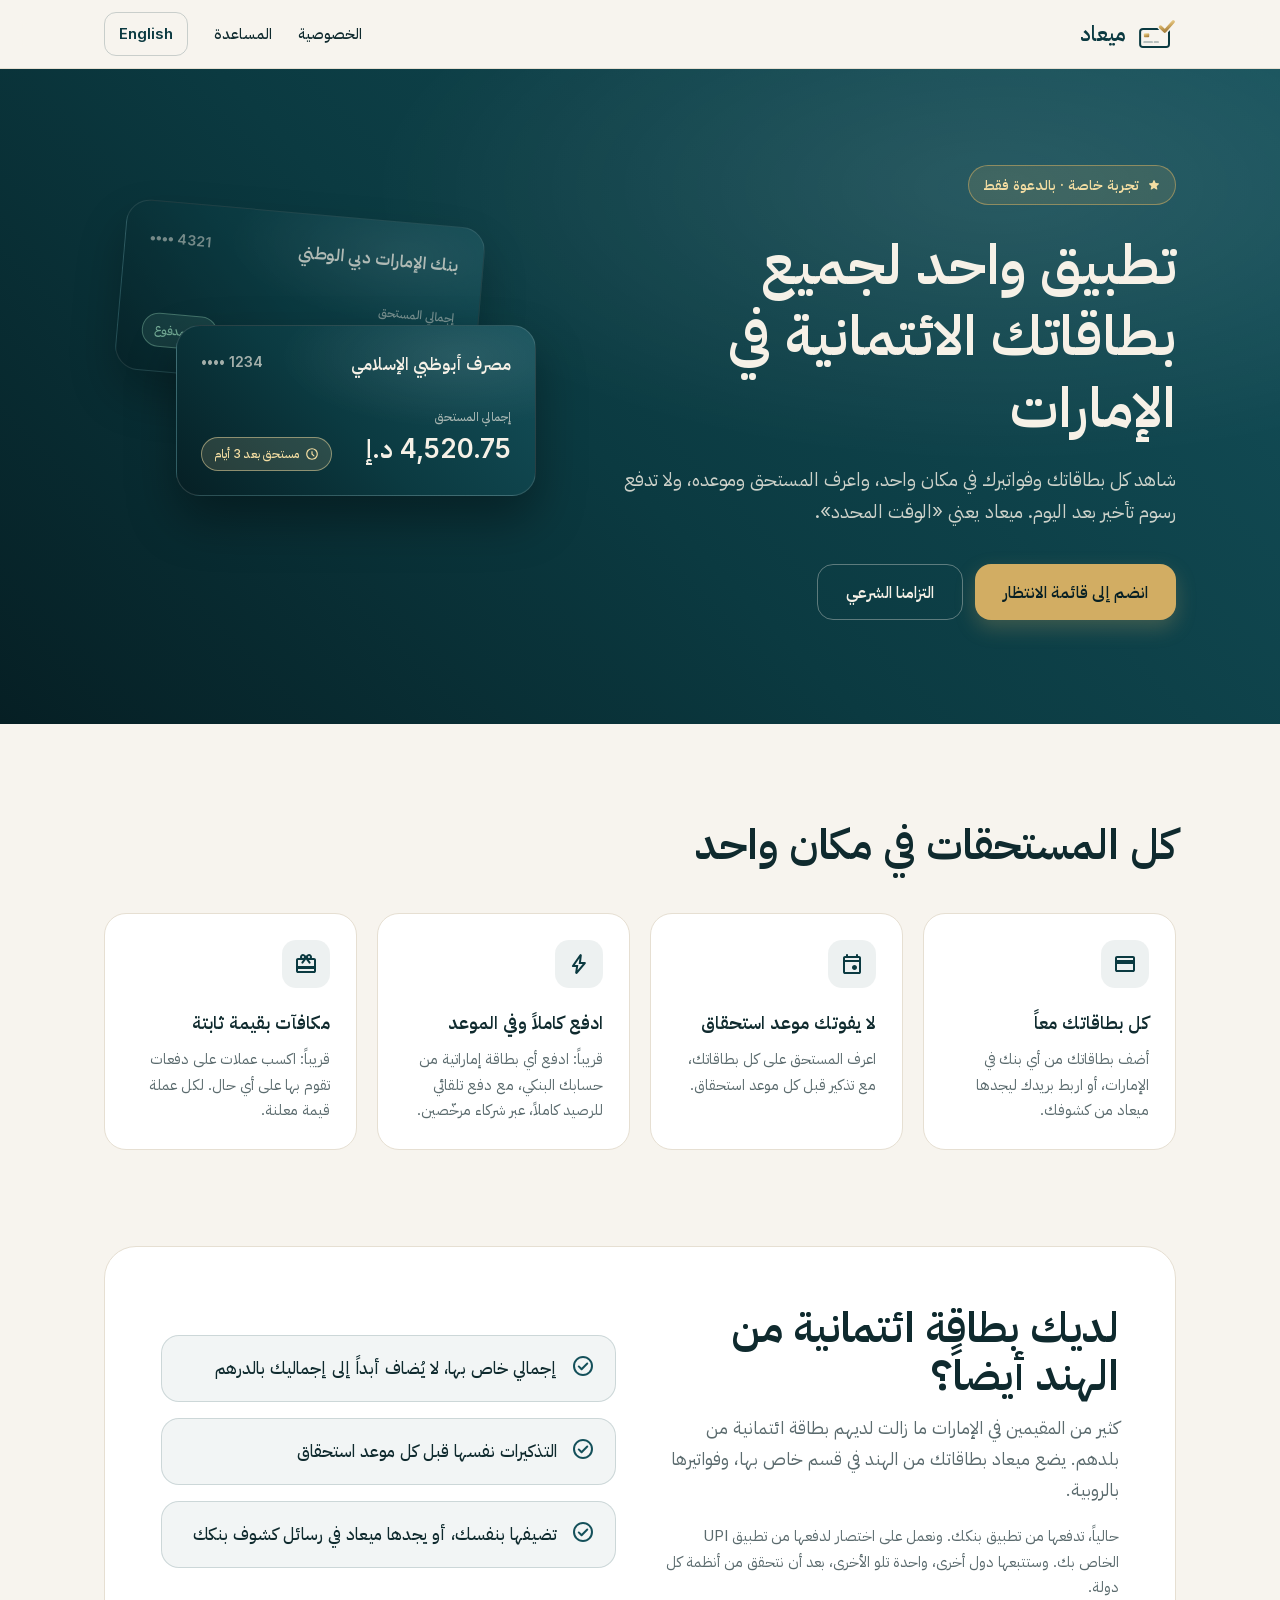
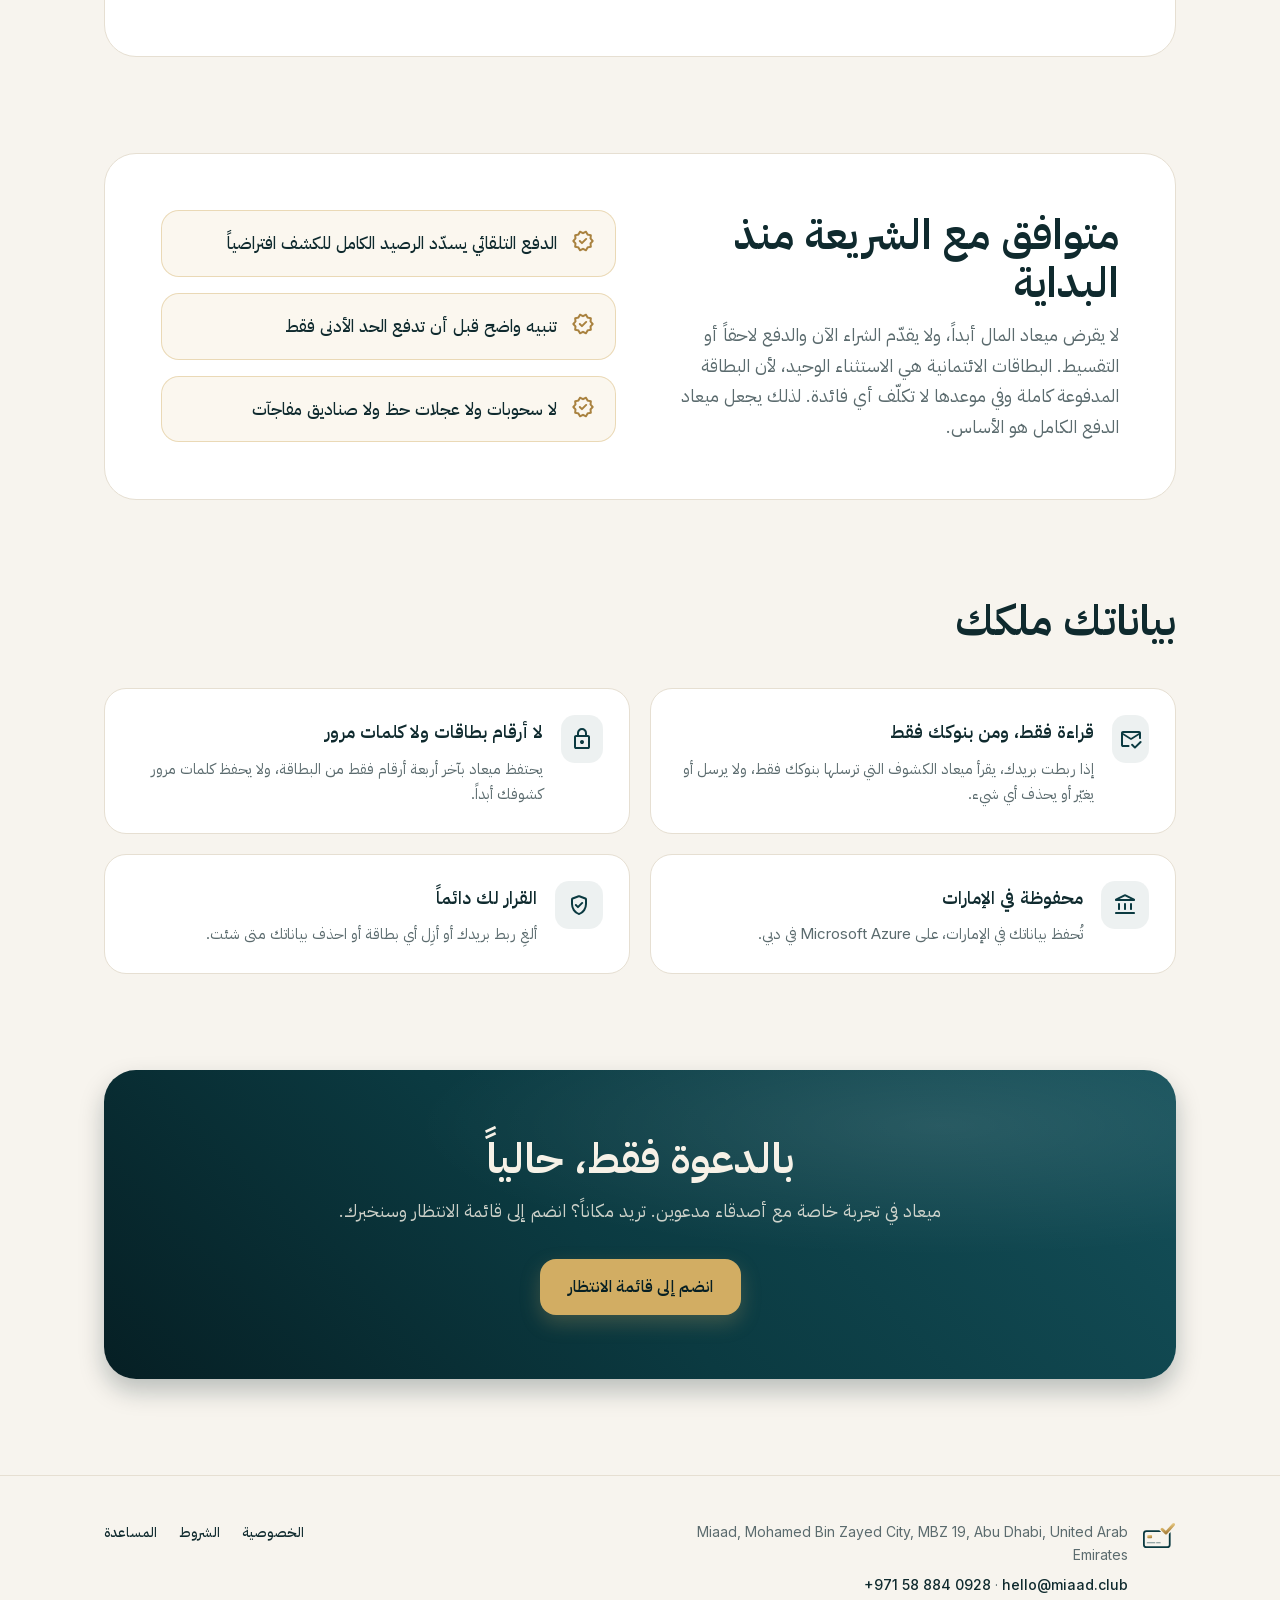
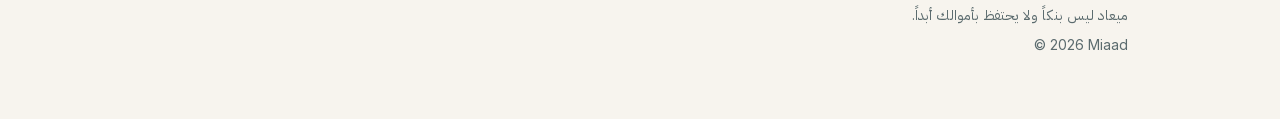
==== commit 8877fd62: "Publish www.miaad.club from javed-code/miaad@08c8d0a" ====
--- a/ar/index.html
+++ b/ar/index.html
@@ -32,7 +32,7 @@
 <span class="eyebrow"><svg width="14" height="14" fill="currentColor" viewBox="0 -960 960 960" aria-hidden="true"><path d="M480-269 314-169q-11 7-23 6t-21-8q-9-7-14-17.5t-2-23.5l44-189-147-127q-10-9-12.5-20.5T140-571q4-11 12-18t22-9l194-17 75-178q5-12 15.5-18t21.5-6q11 0 21.5 6t15.5 18l75 178 194 17q14 2 22 9t12 18q4 11 1.5 22.5T809-528L662-401l44 189q3 13-2 23.5T690-171q-9 7-21 8t-23-6L480-269Z"/></svg> تجربة خاصة · بالدعوة فقط</span>
 <h1>تطبيق واحد لجميع بطاقاتك الائتمانية في الإمارات</h1>
 <p class="lead">شاهد كل بطاقاتك وفواتيرك في مكان واحد، واعرف المستحق وموعده، ولا تدفع رسوم تأخير بعد اليوم. ميعاد يعني «الوقت المحدد».</p>
-<div class="actions"><a class="btn gold" href="mailto:hello@miaad.club?subject=%D9%82%D8%A7%D8%A6%D9%85%D8%A9%20%D8%A7%D9%86%D8%AA%D8%B8%D8%A7%D8%B1%20%D9%85%D9%8A%D8%B9%D8%A7%D8%AF">انضم إلى قائمة الانتظار</a><a class="btn ghost" href="#halal">التزامنا الشرعي</a></div>
+<div class="actions"><a class="btn gold" href="/ar/waitlist/">انضم إلى قائمة الانتظار</a><a class="btn ghost" href="#halal">التزامنا الشرعي</a></div>
 </div>
 <div class="cards" aria-hidden="true">
 <div class="cardface back"><div class="top"><span>بنك الإمارات دبي الوطني</span><span class="digits">•••• 4321</span></div>
@@ -59,13 +59,13 @@
 
 <section class="section" style="padding-top:0"><div class="wrap">
 <h2>بياناتك ملكك</h2>
-<div class="grid-2"><div class="tile-card row-card"><div class="icon-tile"><svg viewBox="0 -960 960 960" aria-hidden="true"><path d="m160-720 320 200 320-200H160Zm0 560q-33 0-56.5-23.5T80-240v-480q0-33 23.5-56.5T160-800h640q33 0 56.5 23.5T880-720v200q0 17-11.5 28.5T840-480q-17 0-28.5-11.5T800-520v-120L501-453q-3 2-21 6-5 0-10.5-1.5T459-453L160-640v400h220q17 0 28.5 11.5T420-200q0 17-11.5 28.5T380-160H160Zm320-240Zm0-120Zm0 75Zm158 253 198-198q11-11 28-11t28 11q11 11 11 28t-11 28L666-108q-12 12-28 12t-28-12L496-222q-11-11-11-28t11-28q11-11 28-11t28 11l86 86Z"/></svg></div><div><h3>قراءة فقط، ومن بنوكك فقط</h3><p>إذا ربطت بريدك، يقرأ ميعاد الكشوف التي ترسلها بنوكك فقط، ولا يرسل أو يغيّر أو يحذف أي شيء.</p></div></div><div class="tile-card row-card"><div class="icon-tile"><svg viewBox="0 -960 960 960" aria-hidden="true"><path d="M240-80q-33 0-56.5-23.5T160-160v-400q0-33 23.5-56.5T240-640h40v-80q0-83 58.5-141.5T480-920q83 0 141.5 58.5T680-720v80h40q33 0 56.5 23.5T800-560v400q0 33-23.5 56.5T720-80H240Zm0-80h480v-400H240v400Zm296.5-143.5Q560-327 560-360t-23.5-56.5Q513-440 480-440t-56.5 23.5Q400-393 400-360t23.5 56.5Q447-280 480-280t56.5-23.5ZM360-640h240v-80q0-50-35-85t-85-35q-50 0-85 35t-35 85v80ZM240-160v-400 400Z"/></svg></div><div><h3>لا أرقام بطاقات ولا كلمات مرور</h3><p>يحتفظ ميعاد بآخر أربعة أرقام فقط من البطاقة، ولا يحفظ كلمات مرور كشوفك أبداً.</p></div></div><div class="tile-card row-card"><div class="icon-tile"><svg viewBox="0 -960 960 960" aria-hidden="true"><path d="M200-320v-200q0-17 11.5-28.5T240-560q17 0 28.5 11.5T280-520v200q0 17-11.5 28.5T240-280q-17 0-28.5-11.5T200-320Zm240 0v-200q0-17 11.5-28.5T480-560q17 0 28.5 11.5T520-520v200q0 17-11.5 28.5T480-280q-17 0-28.5-11.5T440-320ZM120-120q-17 0-28.5-11.5T80-160q0-17 11.5-28.5T120-200h720q17 0 28.5 11.5T880-160q0 17-11.5 28.5T840-120H120Zm560-200v-200q0-17 11.5-28.5T720-560q17 0 28.5 11.5T760-520v200q0 17-11.5 28.5T720-280q-17 0-28.5-11.5T680-320Zm160-320H116q-15 0-25.5-10.5T80-676v-22q0-11 5.5-19t14.5-13l344-172q17-8 36-8t36 8l342 171q11 5 16.5 15t5.5 21v15q0 17-11.5 28.5T840-640Zm-582-80h444-444Zm0 0h444L480-830 258-720Z"/></svg></div><div><h3>محفوظة في الإمارات</h3><p>تُحفظ بياناتك في الإمارات: على Oracle Cloud في أبوظبي خلال التجربة الخاصة، ثم على Microsoft Azure في دبي.</p></div></div><div class="tile-card row-card"><div class="icon-tile"><svg viewBox="0 -960 960 960" aria-hidden="true"><path d="m438-452-56-56q-12-12-28-12t-28 12q-12 12-12 28.5t12 28.5l84 85q12 12 28 12t28-12l170-170q12-12 12-28.5T636-593q-12-12-28.5-12T579-593L438-452Zm29 367q-6-1-12-3-135-45-215-166.5T160-516v-189q0-25 14.5-45t37.5-29l240-90q14-5 28-5t28 5l240 90q23 9 37.5 29t14.5 45v189q0 140-80 261.5T505-88q-6 2-12 3t-13 1q-7 0-13-1Zm13-79q104-33 172-132t68-220v-189l-240-90-240 90v189q0 121 68 220t172 132Zm0-316Z"/></svg></div><div><h3>القرار لك دائماً</h3><p>ألغِ ربط بريدك أو أزِل أي بطاقة أو احذف بياناتك متى شئت.</p></div></div></div>
+<div class="grid-2"><div class="tile-card row-card"><div class="icon-tile"><svg viewBox="0 -960 960 960" aria-hidden="true"><path d="m160-720 320 200 320-200H160Zm0 560q-33 0-56.5-23.5T80-240v-480q0-33 23.5-56.5T160-800h640q33 0 56.5 23.5T880-720v200q0 17-11.5 28.5T840-480q-17 0-28.5-11.5T800-520v-120L501-453q-3 2-21 6-5 0-10.5-1.5T459-453L160-640v400h220q17 0 28.5 11.5T420-200q0 17-11.5 28.5T380-160H160Zm320-240Zm0-120Zm0 75Zm158 253 198-198q11-11 28-11t28 11q11 11 11 28t-11 28L666-108q-12 12-28 12t-28-12L496-222q-11-11-11-28t11-28q11-11 28-11t28 11l86 86Z"/></svg></div><div><h3>قراءة فقط، ومن بنوكك فقط</h3><p>إذا ربطت بريدك، يقرأ ميعاد الكشوف التي ترسلها بنوكك فقط، ولا يرسل أو يغيّر أو يحذف أي شيء.</p></div></div><div class="tile-card row-card"><div class="icon-tile"><svg viewBox="0 -960 960 960" aria-hidden="true"><path d="M240-80q-33 0-56.5-23.5T160-160v-400q0-33 23.5-56.5T240-640h40v-80q0-83 58.5-141.5T480-920q83 0 141.5 58.5T680-720v80h40q33 0 56.5 23.5T800-560v400q0 33-23.5 56.5T720-80H240Zm0-80h480v-400H240v400Zm296.5-143.5Q560-327 560-360t-23.5-56.5Q513-440 480-440t-56.5 23.5Q400-393 400-360t23.5 56.5Q447-280 480-280t56.5-23.5ZM360-640h240v-80q0-50-35-85t-85-35q-50 0-85 35t-35 85v80ZM240-160v-400 400Z"/></svg></div><div><h3>لا أرقام بطاقات ولا كلمات مرور</h3><p>يحتفظ ميعاد بآخر أربعة أرقام فقط من البطاقة، ولا يحفظ كلمات مرور كشوفك أبداً.</p></div></div><div class="tile-card row-card"><div class="icon-tile"><svg viewBox="0 -960 960 960" aria-hidden="true"><path d="M200-320v-200q0-17 11.5-28.5T240-560q17 0 28.5 11.5T280-520v200q0 17-11.5 28.5T240-280q-17 0-28.5-11.5T200-320Zm240 0v-200q0-17 11.5-28.5T480-560q17 0 28.5 11.5T520-520v200q0 17-11.5 28.5T480-280q-17 0-28.5-11.5T440-320ZM120-120q-17 0-28.5-11.5T80-160q0-17 11.5-28.5T120-200h720q17 0 28.5 11.5T880-160q0 17-11.5 28.5T840-120H120Zm560-200v-200q0-17 11.5-28.5T720-560q17 0 28.5 11.5T760-520v200q0 17-11.5 28.5T720-280q-17 0-28.5-11.5T680-320Zm160-320H116q-15 0-25.5-10.5T80-676v-22q0-11 5.5-19t14.5-13l344-172q17-8 36-8t36 8l342 171q11 5 16.5 15t5.5 21v15q0 17-11.5 28.5T840-640Zm-582-80h444-444Zm0 0h444L480-830 258-720Z"/></svg></div><div><h3>محفوظة في الإمارات</h3><p>تُحفظ بياناتك في الإمارات، على Microsoft Azure في دبي.</p></div></div><div class="tile-card row-card"><div class="icon-tile"><svg viewBox="0 -960 960 960" aria-hidden="true"><path d="m438-452-56-56q-12-12-28-12t-28 12q-12 12-12 28.5t12 28.5l84 85q12 12 28 12t28-12l170-170q12-12 12-28.5T636-593q-12-12-28.5-12T579-593L438-452Zm29 367q-6-1-12-3-135-45-215-166.5T160-516v-189q0-25 14.5-45t37.5-29l240-90q14-5 28-5t28 5l240 90q23 9 37.5 29t14.5 45v189q0 140-80 261.5T505-88q-6 2-12 3t-13 1q-7 0-13-1Zm13-79q104-33 172-132t68-220v-189l-240-90-240 90v189q0 121 68 220t172 132Zm0-316Z"/></svg></div><div><h3>القرار لك دائماً</h3><p>ألغِ ربط بريدك أو أزِل أي بطاقة أو احذف بياناتك متى شئت.</p></div></div></div>
 </div></section>
 
 <section class="section" style="padding-top:0"><div class="wrap"><div class="cta">
 <h2>بالدعوة فقط، حالياً</h2>
-<p>ميعاد في تجربة خاصة مع أصدقاء مدعوين. تريد مكاناً؟ راسلنا على hello@miaad.club وسنخبرك.</p>
-<a class="btn gold" href="mailto:hello@miaad.club?subject=%D9%82%D8%A7%D8%A6%D9%85%D8%A9%20%D8%A7%D9%86%D8%AA%D8%B8%D8%A7%D8%B1%20%D9%85%D9%8A%D8%B9%D8%A7%D8%AF">انضم إلى قائمة الانتظار</a>
+<p>ميعاد في تجربة خاصة مع أصدقاء مدعوين. تريد مكاناً؟ انضم إلى قائمة الانتظار وسنخبرك.</p>
+<a class="btn gold" href="/ar/waitlist/">انضم إلى قائمة الانتظار</a>
 </div></div></section>
 </main>
 <footer class="site-footer"><div class="wrap cols">
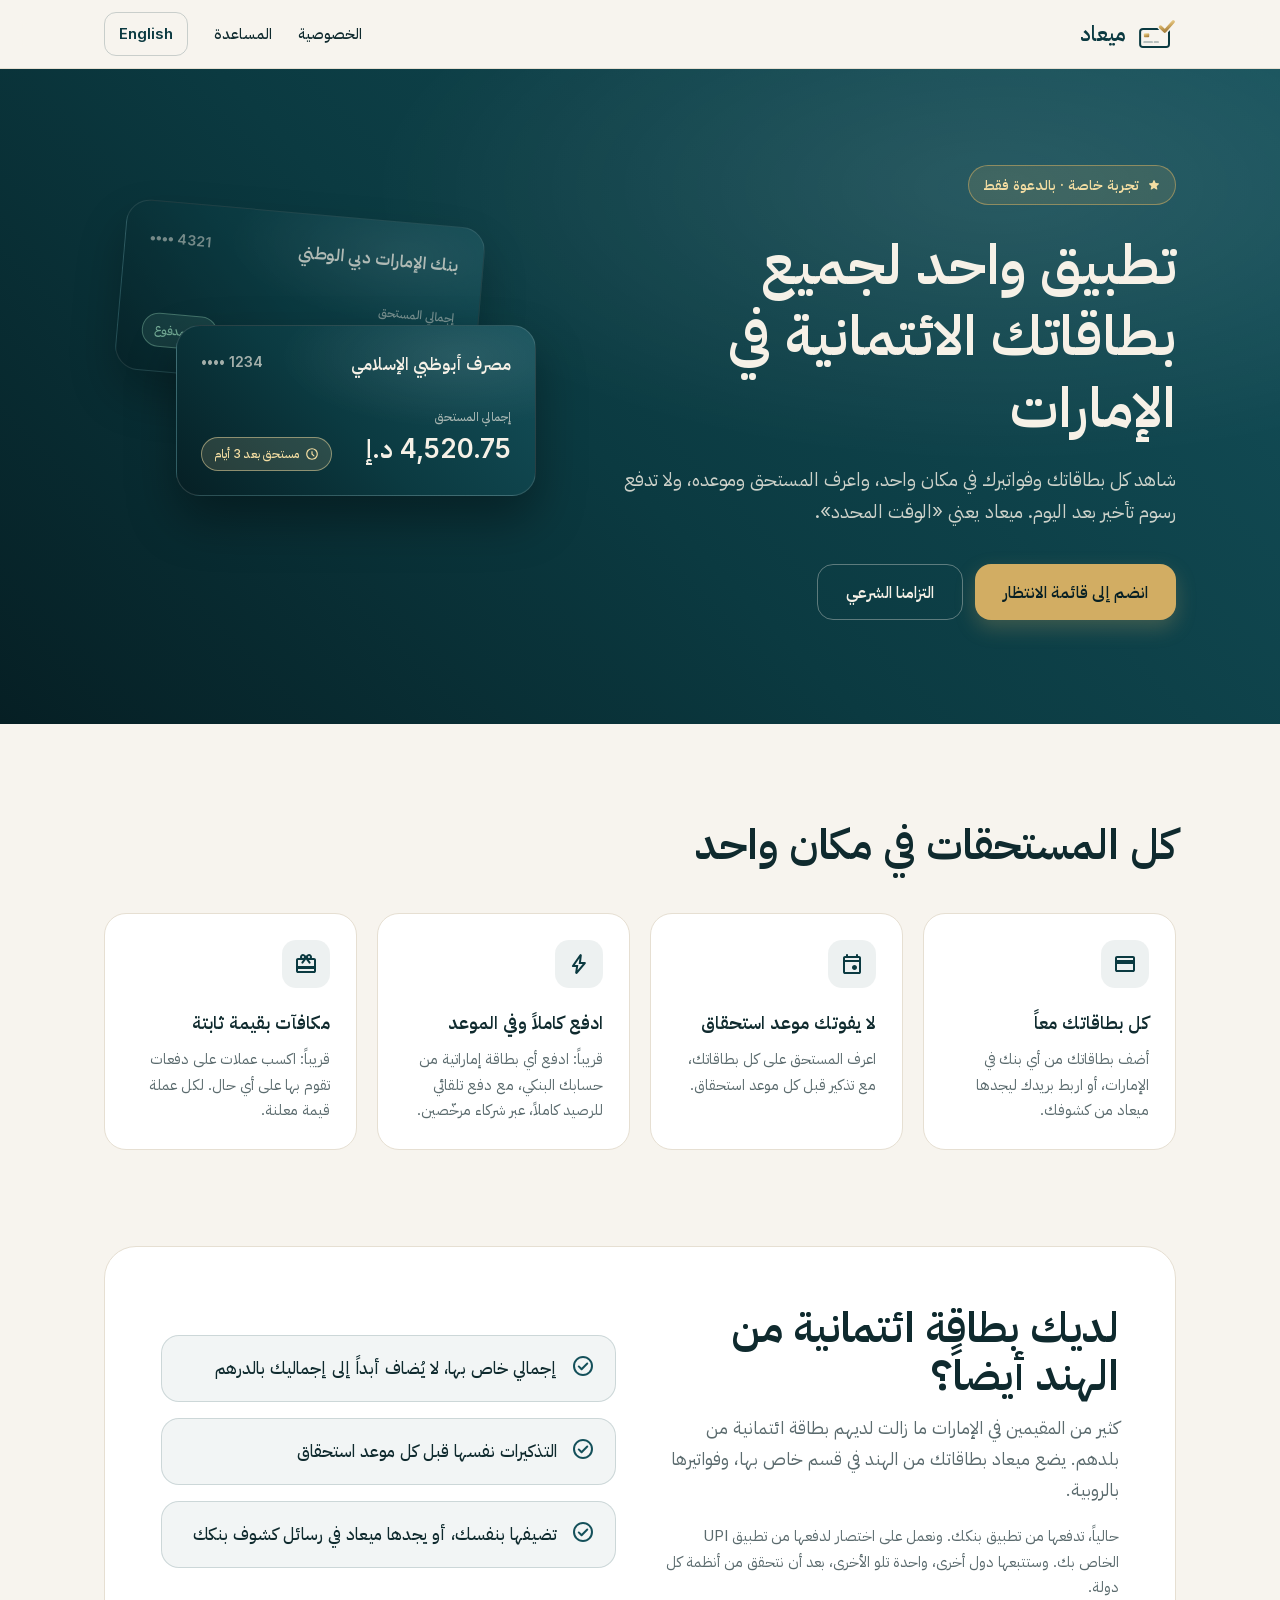
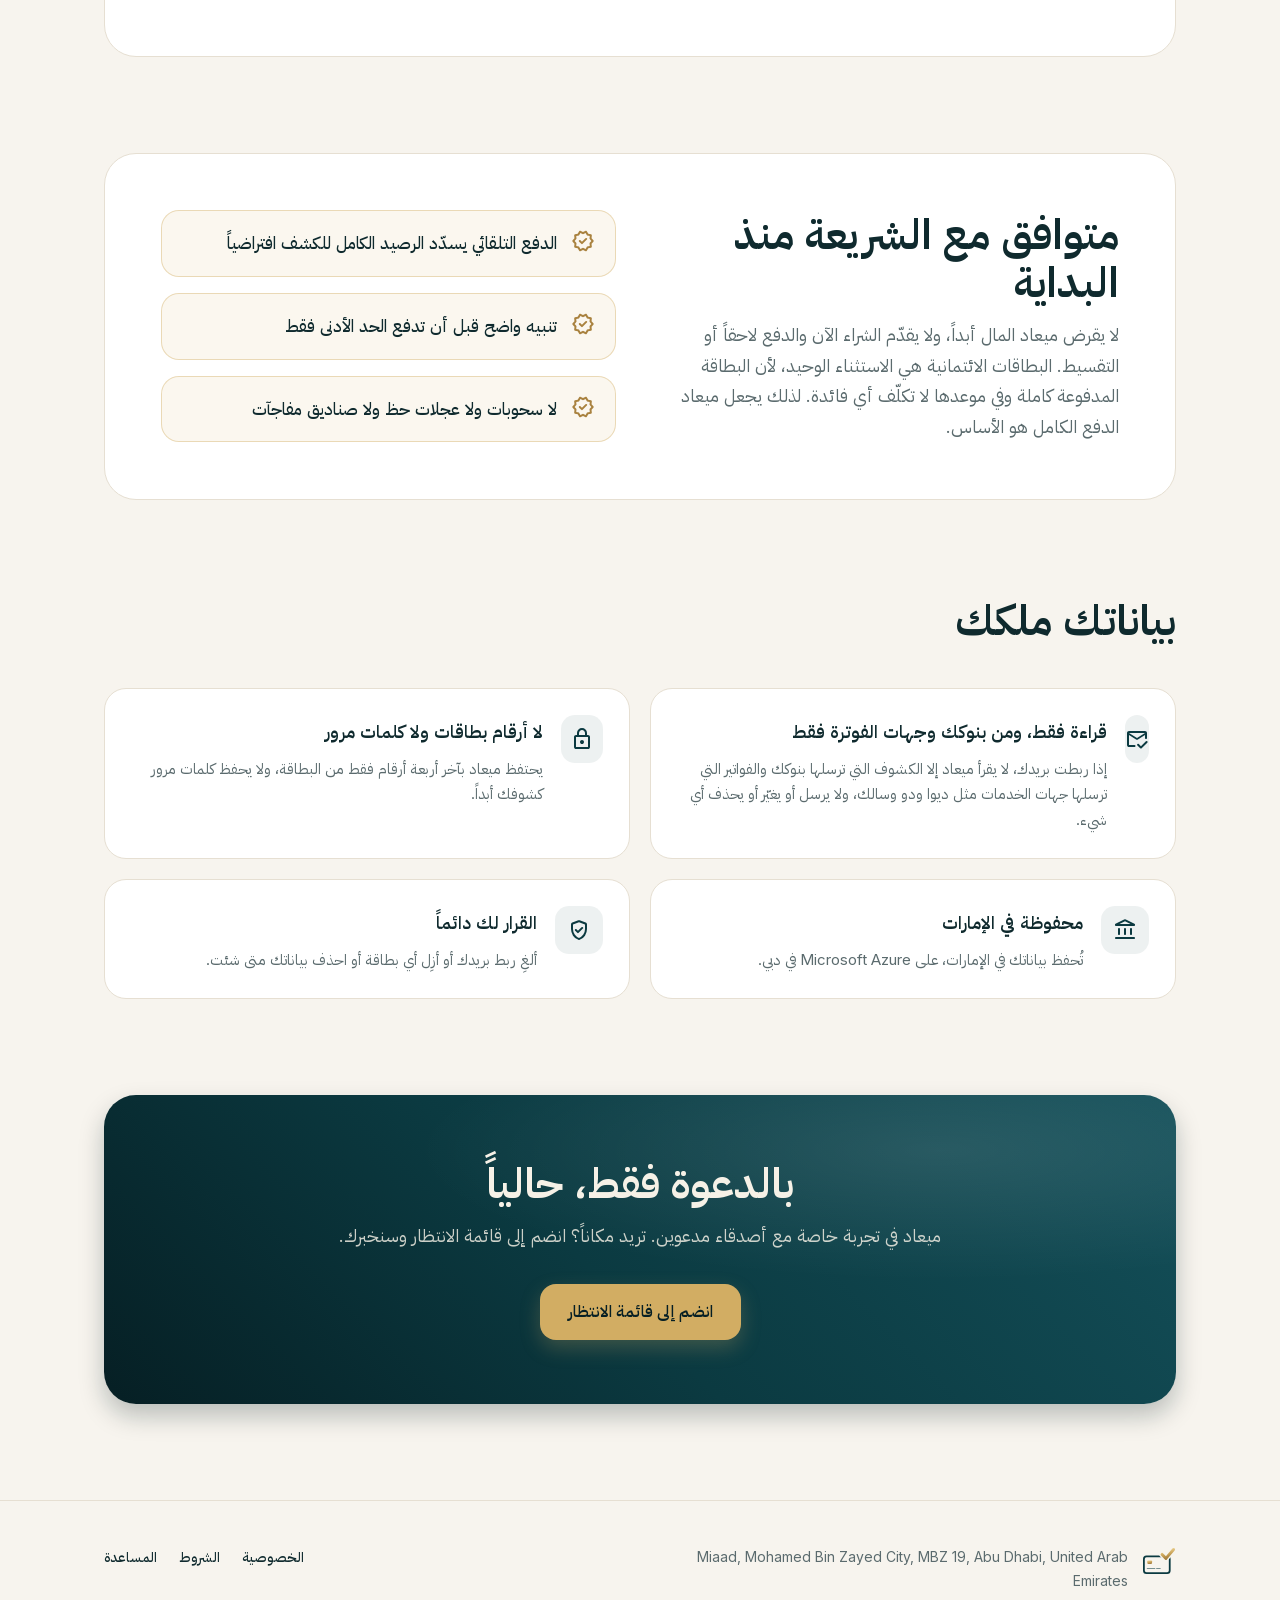
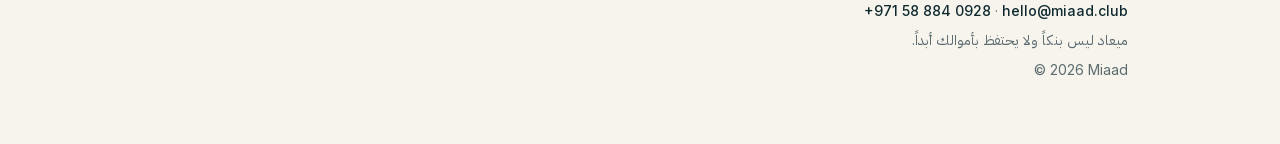
==== commit 9a3ebc76: "Publish www.miaad.club from javed-code/miaad@04ad13f" ====
--- a/ar/index.html
+++ b/ar/index.html
@@ -59,7 +59,7 @@
 
 <section class="section" style="padding-top:0"><div class="wrap">
 <h2>بياناتك ملكك</h2>
-<div class="grid-2"><div class="tile-card row-card"><div class="icon-tile"><svg viewBox="0 -960 960 960" aria-hidden="true"><path d="m160-720 320 200 320-200H160Zm0 560q-33 0-56.5-23.5T80-240v-480q0-33 23.5-56.5T160-800h640q33 0 56.5 23.5T880-720v200q0 17-11.5 28.5T840-480q-17 0-28.5-11.5T800-520v-120L501-453q-3 2-21 6-5 0-10.5-1.5T459-453L160-640v400h220q17 0 28.5 11.5T420-200q0 17-11.5 28.5T380-160H160Zm320-240Zm0-120Zm0 75Zm158 253 198-198q11-11 28-11t28 11q11 11 11 28t-11 28L666-108q-12 12-28 12t-28-12L496-222q-11-11-11-28t11-28q11-11 28-11t28 11l86 86Z"/></svg></div><div><h3>قراءة فقط، ومن بنوكك فقط</h3><p>إذا ربطت بريدك، يقرأ ميعاد الكشوف التي ترسلها بنوكك فقط، ولا يرسل أو يغيّر أو يحذف أي شيء.</p></div></div><div class="tile-card row-card"><div class="icon-tile"><svg viewBox="0 -960 960 960" aria-hidden="true"><path d="M240-80q-33 0-56.5-23.5T160-160v-400q0-33 23.5-56.5T240-640h40v-80q0-83 58.5-141.5T480-920q83 0 141.5 58.5T680-720v80h40q33 0 56.5 23.5T800-560v400q0 33-23.5 56.5T720-80H240Zm0-80h480v-400H240v400Zm296.5-143.5Q560-327 560-360t-23.5-56.5Q513-440 480-440t-56.5 23.5Q400-393 400-360t23.5 56.5Q447-280 480-280t56.5-23.5ZM360-640h240v-80q0-50-35-85t-85-35q-50 0-85 35t-35 85v80ZM240-160v-400 400Z"/></svg></div><div><h3>لا أرقام بطاقات ولا كلمات مرور</h3><p>يحتفظ ميعاد بآخر أربعة أرقام فقط من البطاقة، ولا يحفظ كلمات مرور كشوفك أبداً.</p></div></div><div class="tile-card row-card"><div class="icon-tile"><svg viewBox="0 -960 960 960" aria-hidden="true"><path d="M200-320v-200q0-17 11.5-28.5T240-560q17 0 28.5 11.5T280-520v200q0 17-11.5 28.5T240-280q-17 0-28.5-11.5T200-320Zm240 0v-200q0-17 11.5-28.5T480-560q17 0 28.5 11.5T520-520v200q0 17-11.5 28.5T480-280q-17 0-28.5-11.5T440-320ZM120-120q-17 0-28.5-11.5T80-160q0-17 11.5-28.5T120-200h720q17 0 28.5 11.5T880-160q0 17-11.5 28.5T840-120H120Zm560-200v-200q0-17 11.5-28.5T720-560q17 0 28.5 11.5T760-520v200q0 17-11.5 28.5T720-280q-17 0-28.5-11.5T680-320Zm160-320H116q-15 0-25.5-10.5T80-676v-22q0-11 5.5-19t14.5-13l344-172q17-8 36-8t36 8l342 171q11 5 16.5 15t5.5 21v15q0 17-11.5 28.5T840-640Zm-582-80h444-444Zm0 0h444L480-830 258-720Z"/></svg></div><div><h3>محفوظة في الإمارات</h3><p>تُحفظ بياناتك في الإمارات، على Microsoft Azure في دبي.</p></div></div><div class="tile-card row-card"><div class="icon-tile"><svg viewBox="0 -960 960 960" aria-hidden="true"><path d="m438-452-56-56q-12-12-28-12t-28 12q-12 12-12 28.5t12 28.5l84 85q12 12 28 12t28-12l170-170q12-12 12-28.5T636-593q-12-12-28.5-12T579-593L438-452Zm29 367q-6-1-12-3-135-45-215-166.5T160-516v-189q0-25 14.5-45t37.5-29l240-90q14-5 28-5t28 5l240 90q23 9 37.5 29t14.5 45v189q0 140-80 261.5T505-88q-6 2-12 3t-13 1q-7 0-13-1Zm13-79q104-33 172-132t68-220v-189l-240-90-240 90v189q0 121 68 220t172 132Zm0-316Z"/></svg></div><div><h3>القرار لك دائماً</h3><p>ألغِ ربط بريدك أو أزِل أي بطاقة أو احذف بياناتك متى شئت.</p></div></div></div>
+<div class="grid-2"><div class="tile-card row-card"><div class="icon-tile"><svg viewBox="0 -960 960 960" aria-hidden="true"><path d="m160-720 320 200 320-200H160Zm0 560q-33 0-56.5-23.5T80-240v-480q0-33 23.5-56.5T160-800h640q33 0 56.5 23.5T880-720v200q0 17-11.5 28.5T840-480q-17 0-28.5-11.5T800-520v-120L501-453q-3 2-21 6-5 0-10.5-1.5T459-453L160-640v400h220q17 0 28.5 11.5T420-200q0 17-11.5 28.5T380-160H160Zm320-240Zm0-120Zm0 75Zm158 253 198-198q11-11 28-11t28 11q11 11 11 28t-11 28L666-108q-12 12-28 12t-28-12L496-222q-11-11-11-28t11-28q11-11 28-11t28 11l86 86Z"/></svg></div><div><h3>قراءة فقط، ومن بنوكك وجهات الفوترة فقط</h3><p>إذا ربطت بريدك، لا يقرأ ميعاد إلا الكشوف التي ترسلها بنوكك والفواتير التي ترسلها جهات الخدمات مثل ديوا ودو وسالك، ولا يرسل أو يغيّر أو يحذف أي شيء.</p></div></div><div class="tile-card row-card"><div class="icon-tile"><svg viewBox="0 -960 960 960" aria-hidden="true"><path d="M240-80q-33 0-56.5-23.5T160-160v-400q0-33 23.5-56.5T240-640h40v-80q0-83 58.5-141.5T480-920q83 0 141.5 58.5T680-720v80h40q33 0 56.5 23.5T800-560v400q0 33-23.5 56.5T720-80H240Zm0-80h480v-400H240v400Zm296.5-143.5Q560-327 560-360t-23.5-56.5Q513-440 480-440t-56.5 23.5Q400-393 400-360t23.5 56.5Q447-280 480-280t56.5-23.5ZM360-640h240v-80q0-50-35-85t-85-35q-50 0-85 35t-35 85v80ZM240-160v-400 400Z"/></svg></div><div><h3>لا أرقام بطاقات ولا كلمات مرور</h3><p>يحتفظ ميعاد بآخر أربعة أرقام فقط من البطاقة، ولا يحفظ كلمات مرور كشوفك أبداً.</p></div></div><div class="tile-card row-card"><div class="icon-tile"><svg viewBox="0 -960 960 960" aria-hidden="true"><path d="M200-320v-200q0-17 11.5-28.5T240-560q17 0 28.5 11.5T280-520v200q0 17-11.5 28.5T240-280q-17 0-28.5-11.5T200-320Zm240 0v-200q0-17 11.5-28.5T480-560q17 0 28.5 11.5T520-520v200q0 17-11.5 28.5T480-280q-17 0-28.5-11.5T440-320ZM120-120q-17 0-28.5-11.5T80-160q0-17 11.5-28.5T120-200h720q17 0 28.5 11.5T880-160q0 17-11.5 28.5T840-120H120Zm560-200v-200q0-17 11.5-28.5T720-560q17 0 28.5 11.5T760-520v200q0 17-11.5 28.5T720-280q-17 0-28.5-11.5T680-320Zm160-320H116q-15 0-25.5-10.5T80-676v-22q0-11 5.5-19t14.5-13l344-172q17-8 36-8t36 8l342 171q11 5 16.5 15t5.5 21v15q0 17-11.5 28.5T840-640Zm-582-80h444-444Zm0 0h444L480-830 258-720Z"/></svg></div><div><h3>محفوظة في الإمارات</h3><p>تُحفظ بياناتك في الإمارات، على Microsoft Azure في دبي.</p></div></div><div class="tile-card row-card"><div class="icon-tile"><svg viewBox="0 -960 960 960" aria-hidden="true"><path d="m438-452-56-56q-12-12-28-12t-28 12q-12 12-12 28.5t12 28.5l84 85q12 12 28 12t28-12l170-170q12-12 12-28.5T636-593q-12-12-28.5-12T579-593L438-452Zm29 367q-6-1-12-3-135-45-215-166.5T160-516v-189q0-25 14.5-45t37.5-29l240-90q14-5 28-5t28 5l240 90q23 9 37.5 29t14.5 45v189q0 140-80 261.5T505-88q-6 2-12 3t-13 1q-7 0-13-1Zm13-79q104-33 172-132t68-220v-189l-240-90-240 90v189q0 121 68 220t172 132Zm0-316Z"/></svg></div><div><h3>القرار لك دائماً</h3><p>ألغِ ربط بريدك أو أزِل أي بطاقة أو احذف بياناتك متى شئت.</p></div></div></div>
 </div></section>
 
 <section class="section" style="padding-top:0"><div class="wrap"><div class="cta">
